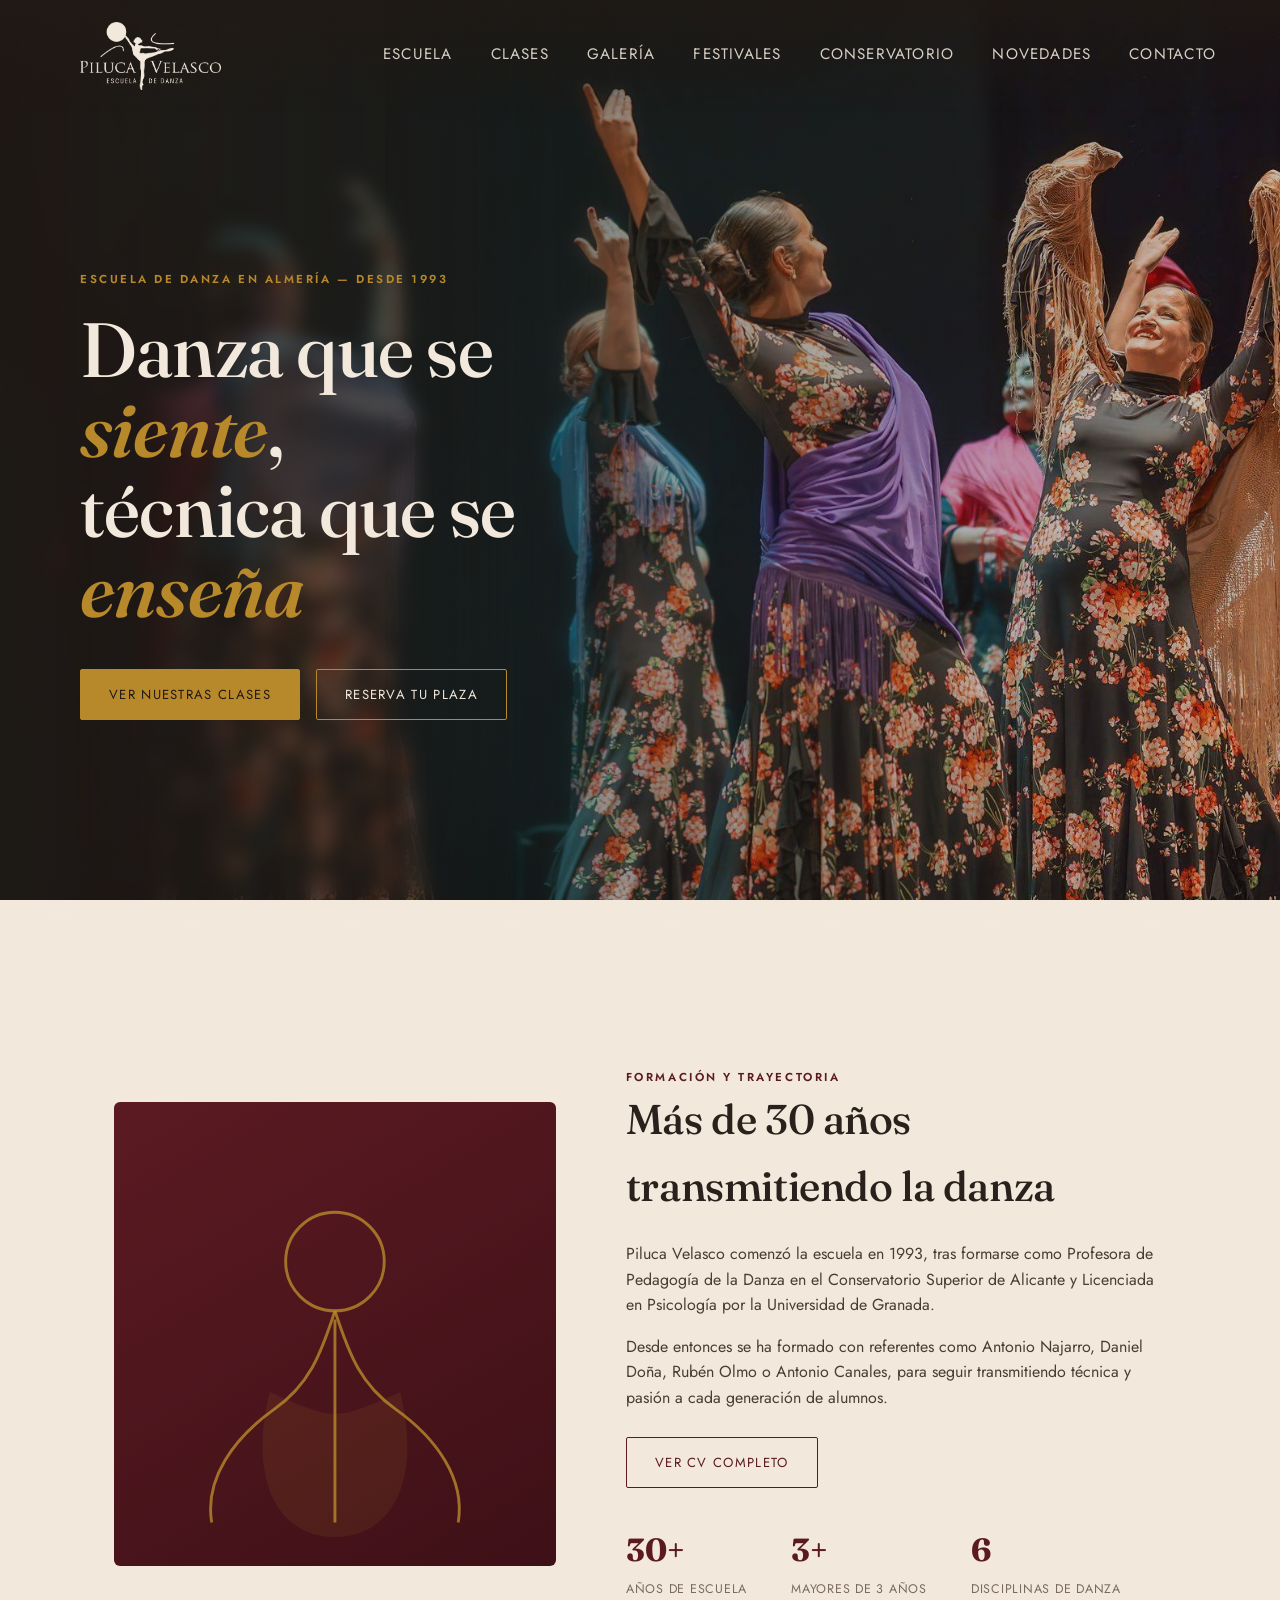
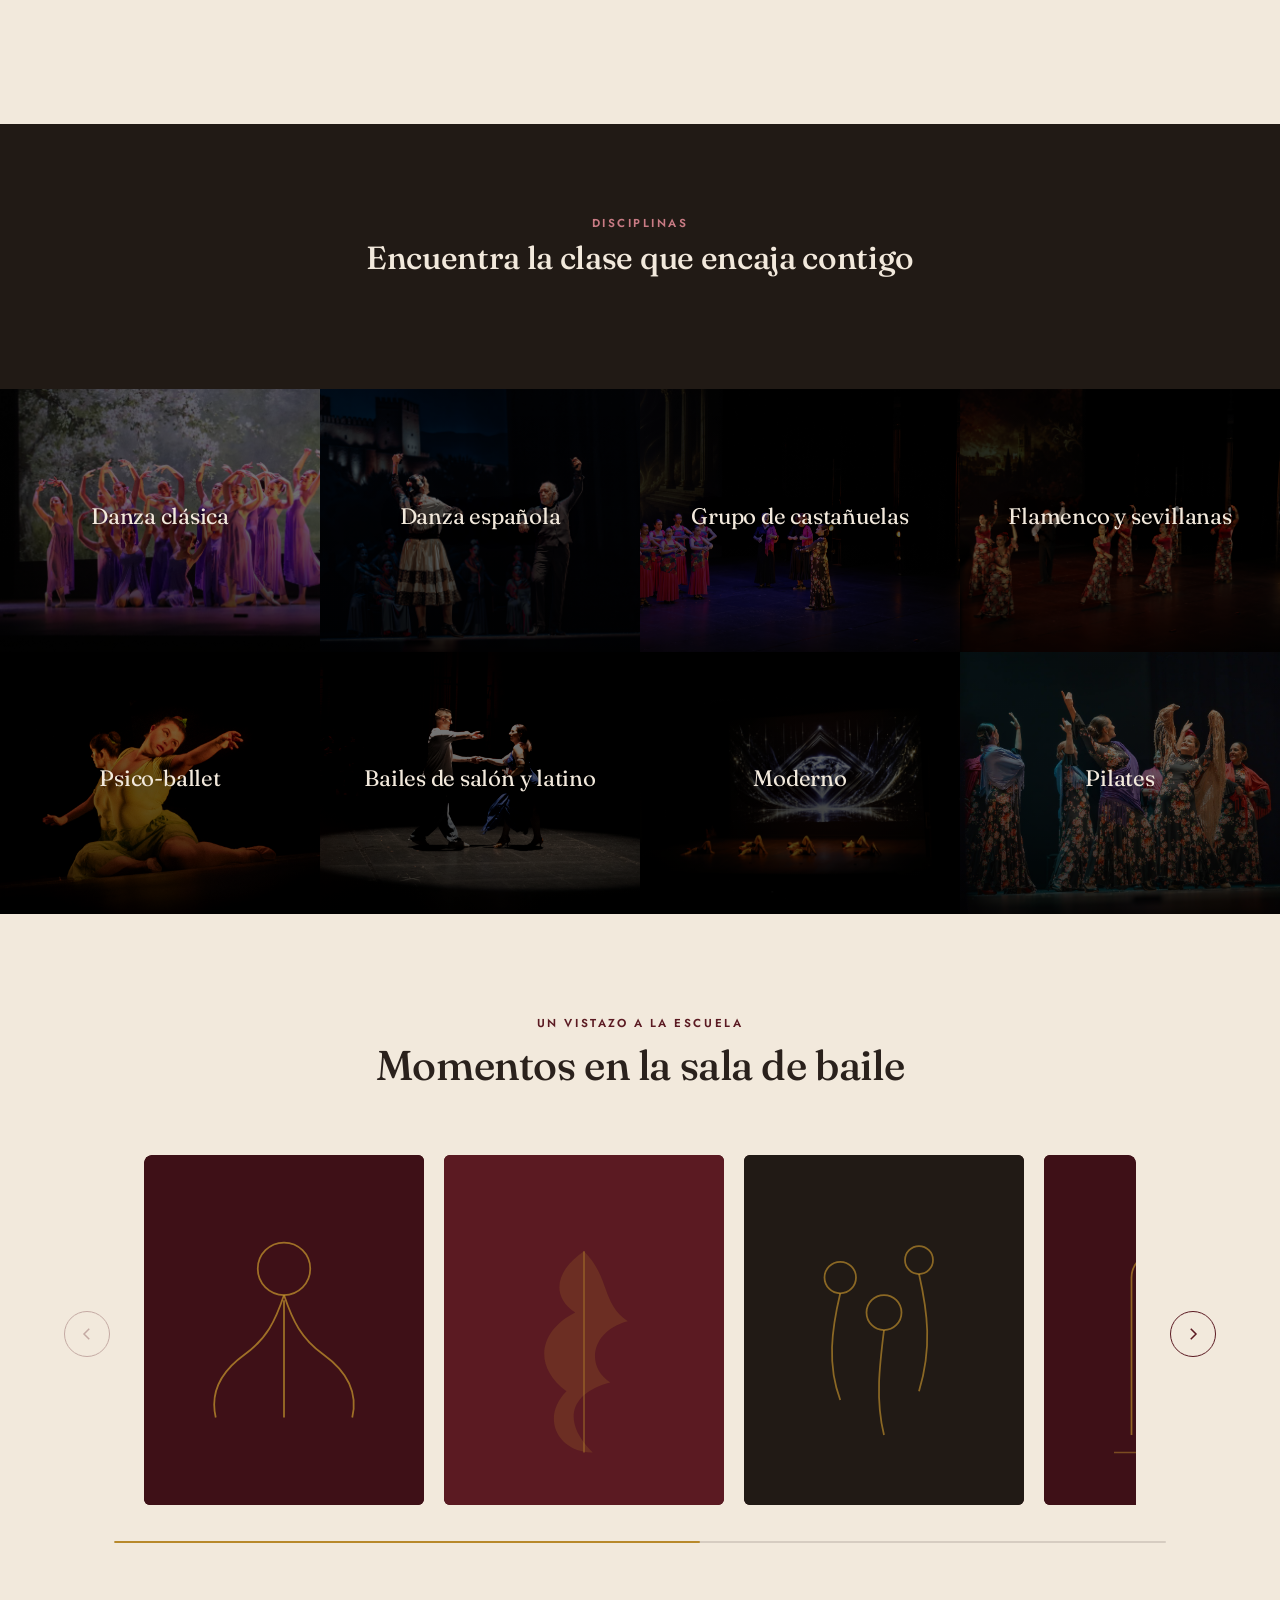
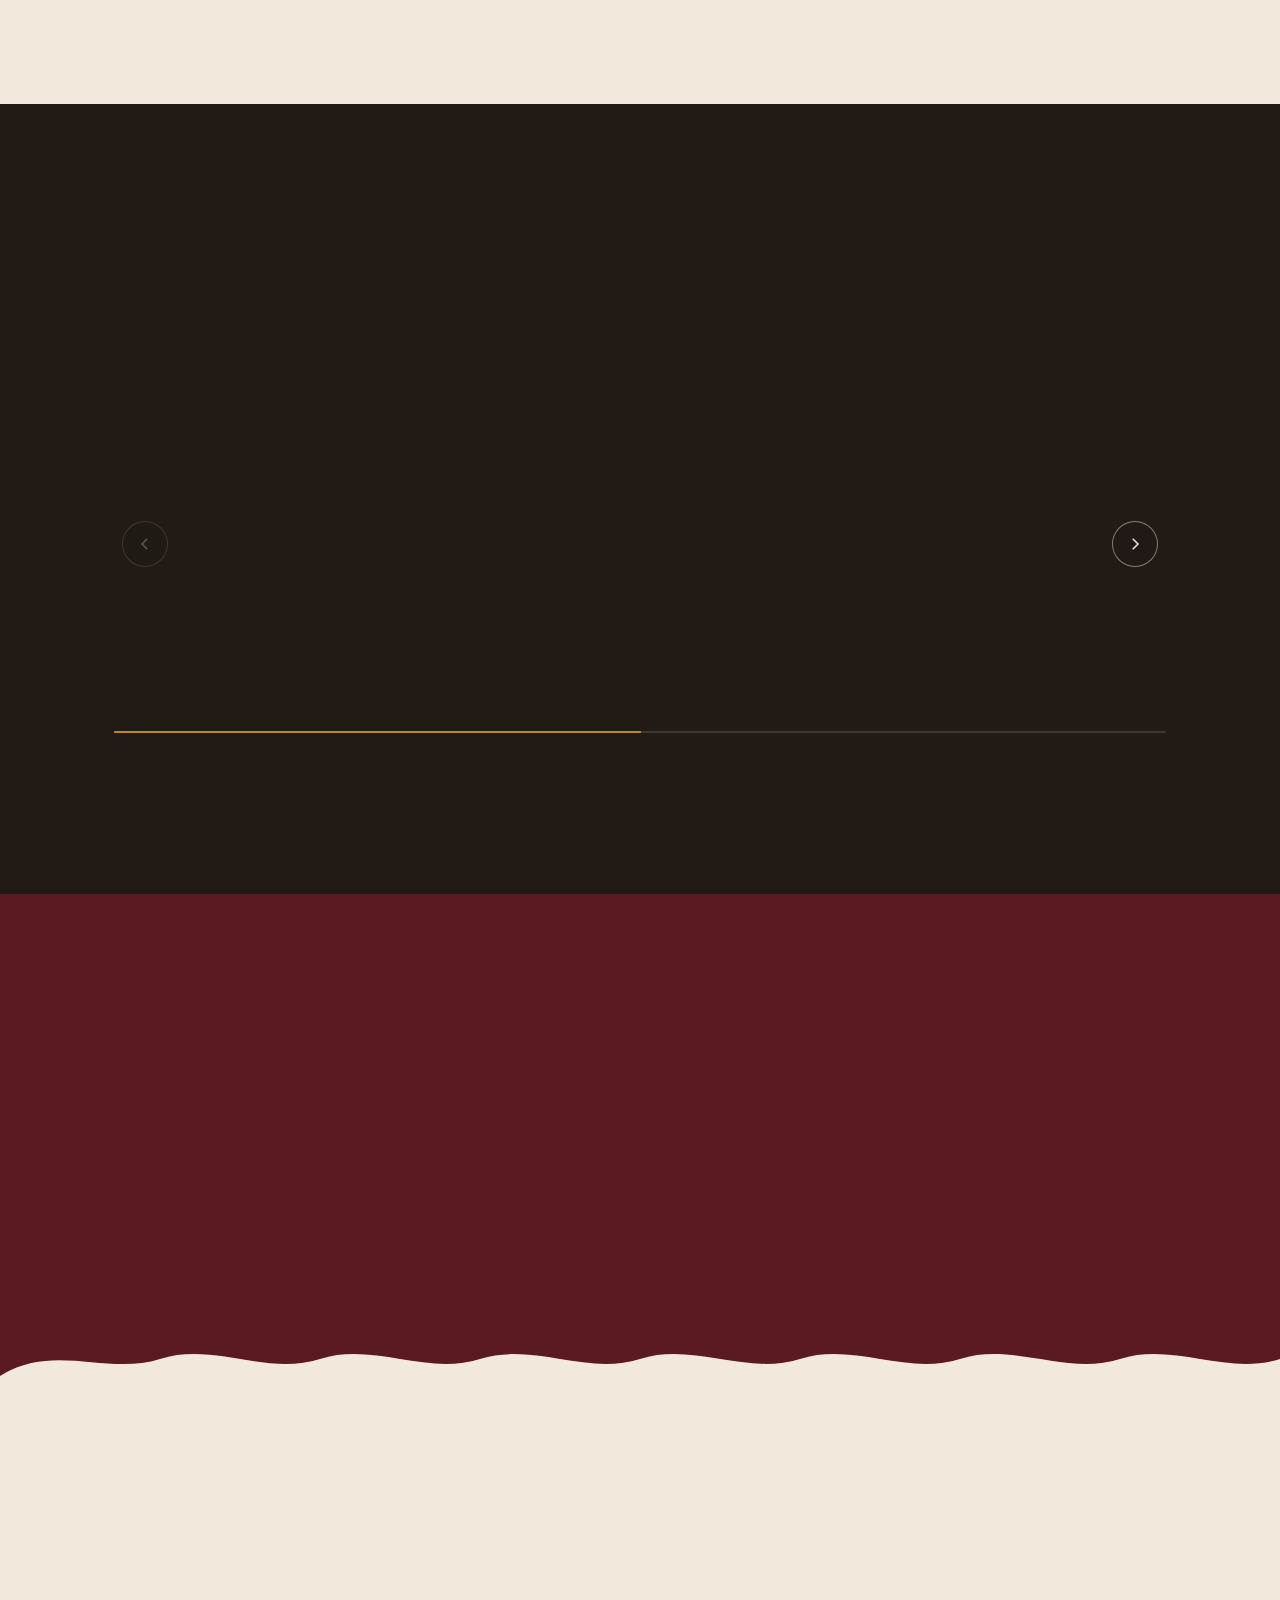
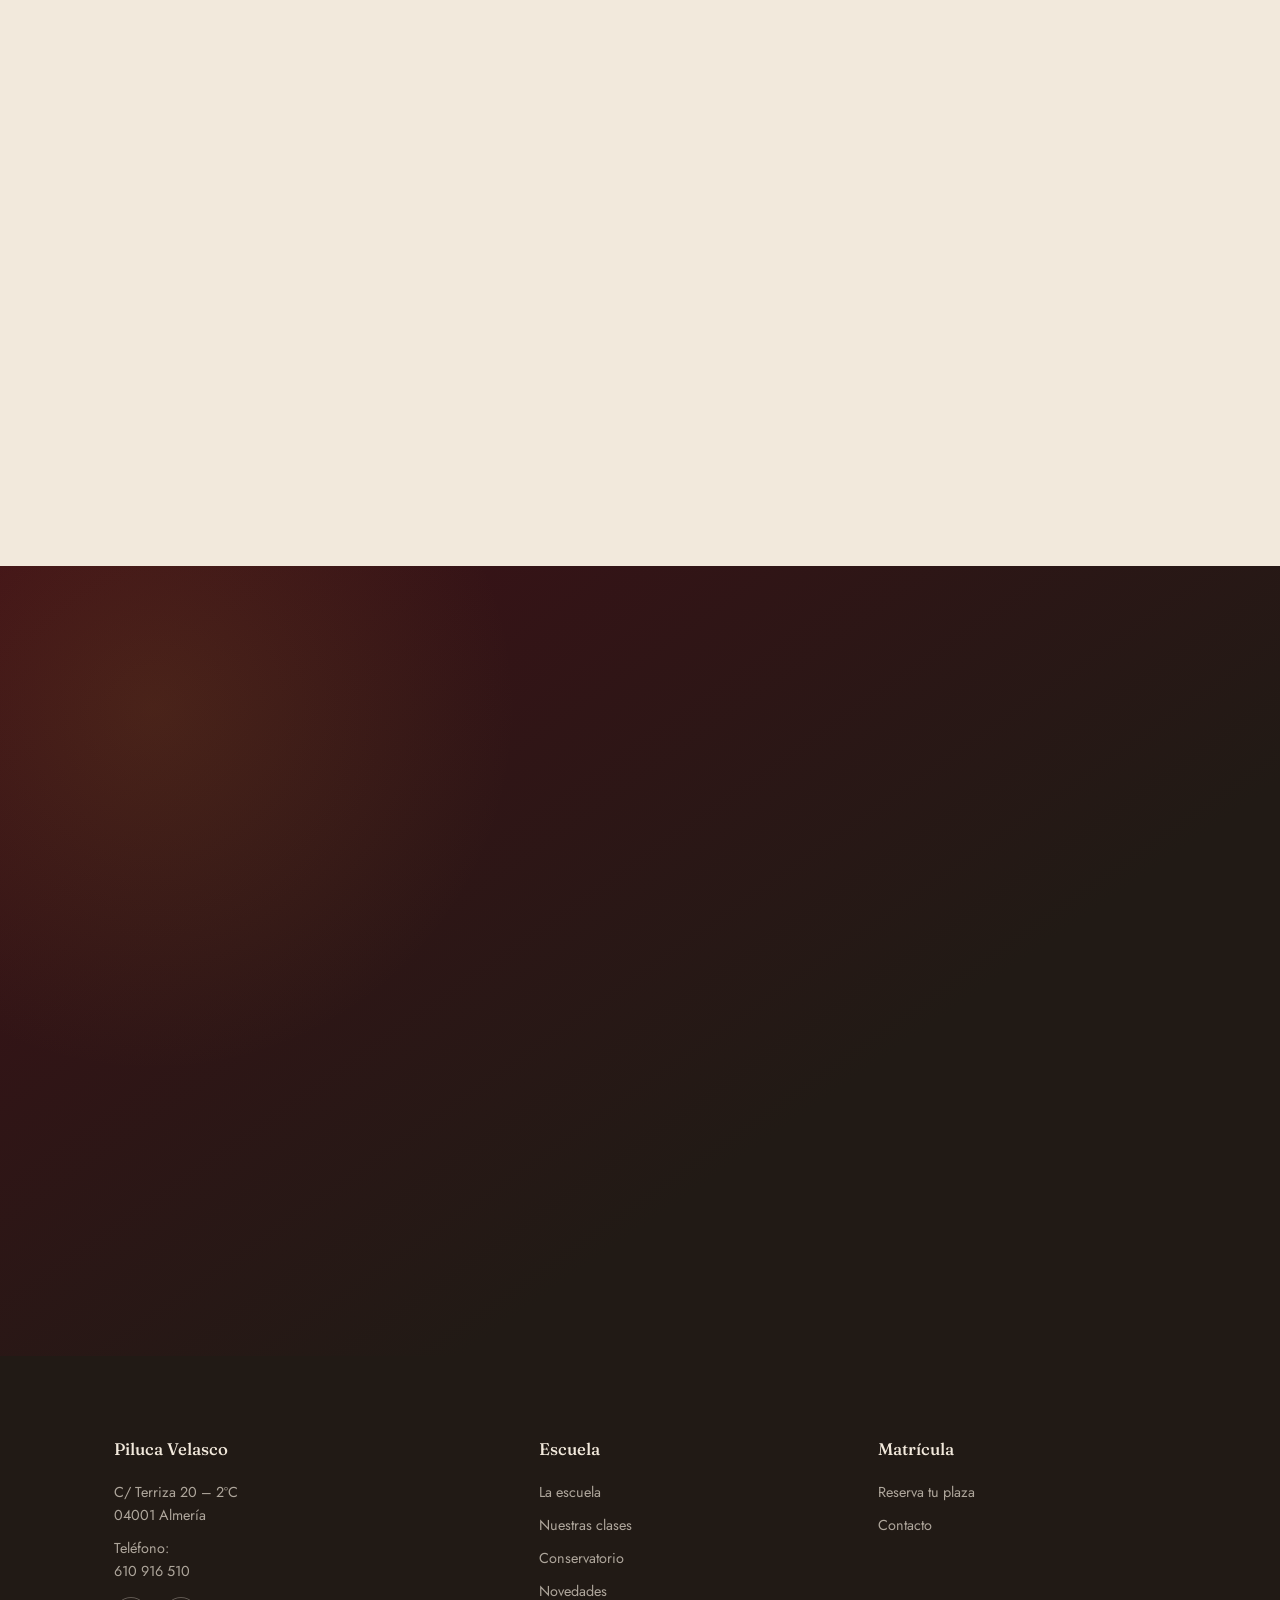
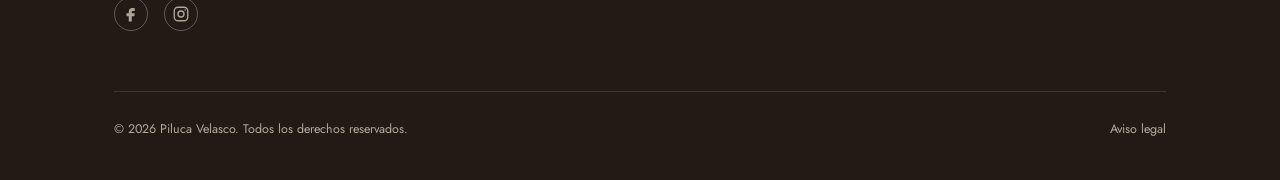
==== WEB_ESCUELA/index.html @ 157062c8 "Add files via upload" ====
<!DOCTYPE html>
<html lang="es">
<head>
<meta charset="UTF-8">
<meta name="viewport" content="width=device-width, initial-scale=1.0">

<!-- Title y meta description optimizados para búsqueda local -->
<title>Escuela De Danza Piluca Velasco</title>
<meta name="description" content="Escuela de danza en Almería centro con más de 30 años de experiencia. Clases de danza clásica, danza española, flamenco, sevillanas y psico-ballet para niños y adultos. Preparación para conservatorio. Matrícula abierta.">
<link rel="canonical" href="https://pilucavelasco.com/">
<meta name="robots" content="index, follow, max-image-preview:large">

<!-- Open Graph / redes sociales -->
<meta property="og:type" content="website">
<meta property="og:title" content="Escuela de Danza en Almería — Piluca Velasco">
<meta property="og:description" content="Clases de danza clásica, española, flamenco y psico-ballet en Almería para todas las edades. Más de 30 años formando bailarines.">
<meta property="og:url" content="https://pilucavelasco.com/">
<meta property="og:image" content="https://pilucavelasco.com/wp-content/uploads/og-escuela-danza-almeria.jpg">
<meta property="og:locale" content="es_ES">
<meta name="twitter:card" content="summary_large_image">

<!-- SEO local -->
<meta name="geo.region" content="ES-AL">
<meta name="geo.placename" content="Almería">

<link rel="preconnect" href="https://fonts.googleapis.com">
<link rel="preconnect" href="https://fonts.gstatic.com" crossorigin>
<link href="https://fonts.googleapis.com/css2?family=Fraunces:ital,opsz,wght@0,9..144,300;0,9..144,500;0,9..144,600;1,9..144,500;1,9..144,600&family=Jost:wght@300;400;500;600&display=swap" rel="stylesheet">

<!-- Datos estructurados: negocio local tipo escuela de danza -->
<script type="application/ld+json">
{
  "@context": "https://schema.org",
  "@type": "DanceSchool",
  "name": "Escuela de Danza Piluca Velasco",
  "image": "https://pilucavelasco.com/wp-content/uploads/og-escuela-danza-almeria.jpg",
  "url": "https://pilucavelasco.com/",
  "telephone": "+34610916510",
  "priceRange": "€€",
  "address": {
    "@type": "PostalAddress",
    "streetAddress": "C/ Terriza 20, 2ºC",
    "addressLocality": "Almería",
    "postalCode": "04001",
    "addressRegion": "Almería",
    "addressCountry": "ES"
  },
  "geo": {
    "@type": "GeoCoordinates",
    "latitude": 36.8381,
    "longitude": -2.4597
  },
  "sameAs": [
    "https://www.instagram.com/danzapilucavelasco/",
    "https://es-la.facebook.com/Escuela-de-Danza-Piluca-Velasco-1104480159685175/"
  ],
  "founder": {
    "@type": "Person",
    "name": "Piluca Velasco"
  },
  "foundingDate": "1993",
  "areaServed": "Almería",
  "hasOfferCatalog": {
    "@type": "OfferCatalog",
    "name": "Clases de danza",
    "itemListElement": [
      { "@type": "Offer", "itemOffered": { "@type": "Course", "name": "Danza clásica" } },
      { "@type": "Offer", "itemOffered": { "@type": "Course", "name": "Danza española" } },
      { "@type": "Offer", "itemOffered": { "@type": "Course", "name": "Grupo de castañuelas" } },
      { "@type": "Offer", "itemOffered": { "@type": "Course", "name": "Flamenco y sevillanas" } },
      { "@type": "Offer", "itemOffered": { "@type": "Course", "name": "Psico-ballet" } },
      { "@type": "Offer", "itemOffered": { "@type": "Course", "name": "Bailes de salón y latino" } },
      { "@type": "Offer", "itemOffered": { "@type": "Course", "name": "Pilates" } }
    ]
  }
}
</script>
<link rel="stylesheet" href="css/styles.css">
</head>
<body class="splash-active">

<div class="intro-splash" id="introSplash" aria-hidden="true">
  <div class="intro-splash-reveal"></div>
  <div class="intro-splash-logo"></div>
</div>

<header id="site-header">
  <a class="brand" href="#inicio" aria-label="Ir al inicio">
    <img src="img/logo-ivory.png" alt="Escuela de Danza Piluca Velasco">
  </a>
  <nav id="siteNav">
    <a href="#escuela">Escuela</a>
    <a href="#clases">Clases</a>
    <a href="#galeria">Galería</a>
    <a href="#festivales">Festivales</a>
    <a href="#conservatorio">Conservatorio</a>
    <a href="#actualidad">Novedades</a>
    <a href="#contacto">Contacto</a>
  </nav>
  <button class="nav-toggle" id="navToggle" aria-label="Abrir menú" aria-expanded="false" aria-controls="siteNav">
    <span></span><span></span><span></span>
  </button>
</header>

<!-- HERO -->
<section class="hero" id="inicio">
  <div class="wrap">
    <div class="hero-eyebrow eyebrow">Escuela de danza en Almería — desde 1993</div>
    <h1 class="reveal in">Danza que <br class="mobile-break">se <em>siente</em>,<br>técnica que <br class="mobile-break">se <em>enseña</em></h1>
    <div class="hero-ctas">
      <a href="#clases" class="btn btn-solid">Ver nuestras clases</a>
      <a href="#contacto" class="btn btn-ghost">Reserva tu plaza</a>
    </div>
  </div>
</section>
<div class="ruffle ruffle-ivory-on-wine">
  <svg viewBox="0 0 1200 34" preserveAspectRatio="none" xmlns="http://www.w3.org/2000/svg">
    <path d="M0,0 C50,34 100,0 150,17 C200,34 250,0 300,17 C350,34 400,0 450,17 C500,34 550,0 600,17 C650,34 700,0 750,17 C800,34 850,0 900,17 C950,34 1000,0 1050,17 C1100,34 1150,0 1200,17 L1200,34 L0,34 Z"/>
  </svg>
</div>

<!-- ESCUELA -->
<section class="escuela" id="escuela">
  <div class="wrap escuela-grid">
    <div class="escuela-media reveal">
      <div class="medallion">
        <svg viewBox="0 0 300 320" xmlns="http://www.w3.org/2000/svg">
          <circle cx="150" cy="110" r="34" fill="none" stroke="#B8892B" stroke-width="2" opacity="0.8"/>
          <path d="M150 144 C140 175 132 195 108 212 C80 232 60 260 65 290" fill="none" stroke="#B8892B" stroke-width="2" opacity="0.8"/>
          <path d="M150 144 C160 175 168 195 192 212 C220 232 240 260 235 290" fill="none" stroke="#B8892B" stroke-width="2" opacity="0.8"/>
          <path d="M150 150 C150 190 150 230 150 290" fill="none" stroke="#B8892B" stroke-width="2" opacity="0.8"/>
          <path d="M105 200 C150 220 150 220 195 200 C210 260 190 300 150 300 C110 300 90 260 105 200 Z" fill="#B8892B" opacity="0.1"/>
        </svg>
      </div>
    </div>
    <div class="escuela-heading reveal">
      <div class="eyebrow" style="color:var(--wine)">Formación y trayectoria</div>
      <h2>Más de 30 años transmitiendo la danza</h2>
    </div>
    <div class="escuela-copy reveal">
      <p>Piluca Velasco comenzó la escuela en 1993, tras formarse como Profesora de Pedagogía de la Danza en el Conservatorio Superior de Alicante y Licenciada en Psicología por la Universidad de Granada.</p>
      <p>Desde entonces se ha formado con referentes como Antonio Najarro, Daniel Doña, Rubén Olmo o Antonio Canales, para seguir transmitiendo técnica y pasión a cada generación de alumnos.</p>
      <a href="cv.html" target="_blank" rel="noopener" class="btn btn-ghost" style="border-color:var(--wine); color:var(--wine); margin-top:10px; background:transparent;">Ver CV completo</a>
      <div class="stat-row">
        <div class="stat"><b>30+</b><span>años de escuela</span></div>
        <div class="stat"><b>3+</b><span>mayores de 3 años</span></div>
        <div class="stat"><b>6</b><span>disciplinas de danza</span></div>
      </div>
    </div>
  </div>
</section>


<!-- CLASES -->
<section class="clases" id="clases">
  <div class="wrap">
    <div class="eyebrow reveal">Disciplinas</div>
    <h2 class="reveal"><span class="clases-title-desktop">Encuentra la clase que encaja contigo</span><span class="clases-title-mobile">Clases</span></h2>

    <div class="clases-grid">
      <article class="clase-card reveal" style="background-image:url('img/danza-clasica.jpeg')">
        <div class="clase-card-inner">
          <span class="clase-kicker">Técnica y repertorio</span>
          <h3>Danza clásica</h3>
          <p class="clase-desc">Ballet, musicalidad y técnica desde iniciación hasta niveles avanzados.</p>
          <div class="clase-hover">
            <div class="clase-actions"><a href="#contacto">Inscripciones y horarios</a></div>
          </div>
        </div>
      </article>

      <article class="clase-card reveal" style="background-image:url('img/danza-espanola.jpg'); --card-position:center 58%;">
        <div class="clase-card-inner">
          <span class="clase-kicker">Tradición española</span>
          <h3>Danza española</h3>
          <p class="clase-desc">Escuela bolera, danza estilizada y folklore.</p>
          <div class="clase-hover">
            <div class="clase-actions"><a href="#contacto">Inscripciones y horarios</a></div>
          </div>
        </div>
      </article>

      <article class="clase-card reveal" style="background-image:url('img/castanuelas.jpg'); --card-position:center 76%;">
        <div class="clase-card-inner">
          <span class="clase-kicker">Ritmo y precisión</span>
          <h3>Grupo de castañuelas</h3>
          <p class="clase-desc">Técnica, ritmo y repertorio como complemento a la danza española.</p>
          <div class="clase-hover">
            <div class="clase-actions"><a href="#contacto">Inscripciones y horarios</a></div>
          </div>
        </div>
      </article>

      <article class="clase-card reveal" style="background-image:url('img/flamenco-sevillanas.jpg'); --card-position:center 70%;">
        <div class="clase-card-inner">
          <span class="clase-kicker">Compás y carácter</span>
          <h3>Flamenco y sevillanas</h3>
          <p class="clase-desc">Compás, braceo, taconeo y disfrute desde iniciación.</p>
          <div class="clase-hover">
            <div class="clase-actions"><a href="#contacto">Inscripciones y horarios</a></div>
          </div>
        </div>
      </article>

      <article class="clase-card reveal" style="background-image:url('img/psico-ballet.jpg'); --card-position:center 75%;">
        <div class="clase-card-inner">
          <span class="clase-kicker">Danza inclusiva</span>
          <h3>Psico-ballet</h3>
          <p class="clase-desc">Danza adaptada para alumnado con necesidades educativas especiales.</p>
          <div class="clase-hover">
            <div class="clase-actions"><a href="#contacto">Inscripciones y horarios</a></div>
          </div>
        </div>
      </article>

      <article class="clase-card reveal" style="background-image:url('img/bailes-salon.jpg'); --card-position:center 76%;">
        <div class="clase-card-inner">
          <span class="clase-kicker">En pareja</span>
          <h3>Bailes de salón y latino</h3>
          <p class="clase-desc">Ritmo, coordinación y disfrute para aprender a bailar en cualquier ocasión.</p>
          <div class="clase-hover">
            <div class="clase-actions"><a href="#contacto">Inscripciones y horarios</a></div>
          </div>
        </div>
      </article>

      <article class="clase-card reveal" style="background-image:url('img/moderno.jpg'); --card-position:center 72%;">
        <div class="clase-card-inner">
          <span class="clase-kicker">Expresión y movimiento</span>
          <h3>Moderno</h3>
          <p class="clase-desc">Coreografía, coordinación y expresión corporal a través de estilos actuales.</p>
          <div class="clase-hover">
            <div class="clase-actions"><a href="#contacto">Inscripciones y horarios</a></div>
          </div>
        </div>
      </article>

      <article class="clase-card reveal" data-image="img/hero.jpg" style="background-image:url('img/hero.jpg')" title="Haz clic para ampliar la imagen">
        <div class="clase-card-inner">
          <span class="clase-kicker">Fuerza y control</span>
          <h3>Pilates</h3>
          <p class="clase-desc">Trabajo de fuerza, control postural y respiración.</p>
          <div class="clase-hover">
            <div class="clase-actions"><a href="#contacto">Inscripciones y horarios</a></div>
          </div>
        </div>
      </article>
    </div>
  </div>
</section>

<!-- GALERÍA -->
<section class="galeria" id="galeria">
  <div class="wrap">
    <div class="galeria-head">
      <div>
        <div class="eyebrow reveal" style="color:var(--wine)">Un vistazo a la escuela</div>
        <h2 class="reveal">Momentos en la sala de baile</h2>
      </div>
    </div>
  </div>

  <div class="wrap track-wrap">
    <div class="galeria-nav">
      <button type="button" id="galPrev" aria-label="Foto anterior">
        <svg width="18" height="18" viewBox="0 0 24 24" fill="none" stroke="currentColor" stroke-width="2"><path d="M15 5 L8 12 L15 19"/></svg>
      </button>
      <button type="button" id="galNext" aria-label="Foto siguiente">
        <svg width="18" height="18" viewBox="0 0 24 24" fill="none" stroke="currentColor" stroke-width="2"><path d="M9 5 L16 12 L9 19"/></svg>
      </button>
    </div>
    <div class="track" id="galTrack">
      <div class="slide">
        <svg viewBox="0 0 320 400" xmlns="http://www.w3.org/2000/svg">
          <rect width="320" height="400" fill="#3E1017"/>
          <circle cx="160" cy="130" r="30" fill="none" stroke="#B8892B" stroke-width="2" opacity="0.8"/>
          <path d="M160 160 C150 190 140 210 115 228 C90 246 75 270 82 300" fill="none" stroke="#B8892B" stroke-width="2" opacity="0.8"/>
          <path d="M160 160 C170 190 180 210 205 228 C230 246 245 270 238 300" fill="none" stroke="#B8892B" stroke-width="2" opacity="0.8"/>
          <path d="M160 166 C160 210 160 250 160 300" fill="none" stroke="#B8892B" stroke-width="2" opacity="0.8"/>
        </svg>
      </div>

      <div class="slide">
        <svg viewBox="0 0 320 400" xmlns="http://www.w3.org/2000/svg">
          <rect width="320" height="400" fill="#5B1A22"/>
          <path d="M160 110 C130 130 120 160 150 180 C110 200 100 240 140 270 C110 300 130 340 170 340 C130 300 150 270 190 260 C160 240 170 200 210 190 C180 170 190 140 160 110 Z" fill="#B8892B" opacity="0.18"/>
          <path d="M160 110 L160 340" stroke="#B8892B" stroke-width="1.5" opacity="0.6"/>
        </svg>
      </div>

      <div class="slide">
        <svg viewBox="0 0 320 400" xmlns="http://www.w3.org/2000/svg">
          <rect width="320" height="400" fill="#211A15"/>
          <circle cx="110" cy="140" r="18" fill="none" stroke="#B8892B" stroke-width="2" opacity="0.7"/>
          <circle cx="200" cy="120" r="16" fill="none" stroke="#B8892B" stroke-width="2" opacity="0.7"/>
          <circle cx="160" cy="180" r="20" fill="none" stroke="#B8892B" stroke-width="2" opacity="0.7"/>
          <path d="M110 158 C100 200 95 240 110 280" fill="none" stroke="#B8892B" stroke-width="2" opacity="0.7"/>
          <path d="M200 136 C210 180 215 220 200 270" fill="none" stroke="#B8892B" stroke-width="2" opacity="0.7"/>
          <path d="M160 200 C155 240 150 280 160 320" fill="none" stroke="#B8892B" stroke-width="2" opacity="0.7"/>
        </svg>
      </div>

      <div class="slide">
        <svg viewBox="0 0 320 400" xmlns="http://www.w3.org/2000/svg">
          <rect width="320" height="400" fill="#3E1017"/>
          <path d="M100 320 L100 140 C100 120 120 105 160 105 C200 105 220 120 220 140 L220 320" fill="none" stroke="#B8892B" stroke-width="2" opacity="0.7"/>
          <path d="M80 340 L240 340" stroke="#B8892B" stroke-width="1.5" opacity="0.5"/>
          <circle cx="160" cy="80" r="16" fill="none" stroke="#B8892B" stroke-width="2" opacity="0.8"/>
        </svg>
      </div>

      <div class="slide">
        <svg viewBox="0 0 320 400" xmlns="http://www.w3.org/2000/svg">
          <rect width="320" height="400" fill="#5B1A22"/>
          <path d="M90 300 C90 260 100 230 130 220 C110 200 115 170 145 160 C130 140 140 115 165 110 C190 115 200 140 185 160 C215 170 220 200 200 220 C230 230 240 260 240 300" fill="none" stroke="#B8892B" stroke-width="2" opacity="0.75"/>
        </svg>
      </div>

      <div class="slide">
        <svg viewBox="0 0 320 400" xmlns="http://www.w3.org/2000/svg">
          <rect width="320" height="400" fill="#211A15"/>
          <path d="M60 250 L100 150 L140 250 Z" fill="none" stroke="#B8892B" stroke-width="2" opacity="0.7"/>
          <path d="M140 250 L180 150 L220 250 Z" fill="none" stroke="#B8892B" stroke-width="2" opacity="0.7"/>
          <path d="M220 250 L260 150 L300 250 Z" fill="none" stroke="#B8892B" stroke-width="2" opacity="0.7"/>
          <path d="M40 260 L280 260" stroke="#B8892B" stroke-width="1.5" opacity="0.5"/>
        </svg>
      </div>
    </div>
  </div>

  <div class="wrap">
    <div class="progress-track"><div class="progress-bar" id="galProgress"></div></div>
  </div>
</section>

<!-- FESTIVALES -->
<section class="festivales" id="festivales">
  <div class="wrap">
    <div class="festival-head">
      <div>
        <div class="eyebrow reveal">Sobre el escenario</div>
        <h2 class="reveal">Festivales de danza de la escuela</h2>
        <p class="lead reveal">Cada curso llevamos a nuestras alumnas y alumnos a festivales y galas de danza, donde muestran en directo el trabajo de todo el año.</p>
      </div>
    </div>
    <div class="festival-track-wrap">
      <div class="festival-nav" aria-label="Navegación de festivales">
        <button type="button" id="festPrev" aria-label="Foto anterior">
          <svg width="18" height="18" viewBox="0 0 24 24" fill="none" stroke="currentColor" stroke-width="2"><path d="M15 5 L8 12 L15 19"/></svg>
        </button>
        <button type="button" id="festNext" aria-label="Foto siguiente">
          <svg width="18" height="18" viewBox="0 0 24 24" fill="none" stroke="currentColor" stroke-width="2"><path d="M9 5 L16 12 L9 19"/></svg>
        </button>
      </div>
      <div class="festival-track" id="festTrack">
      <figure class="festival-slide reveal zoomable" data-image="img/festival1.jpg" tabindex="0" role="button" aria-label="Ampliar foto del festival de danza española">
        <img src="img/festival1.jpg" alt="Grupo de alumnas de la escuela actuando en un festival de danza española">
      </figure>
      <figure class="festival-slide reveal zoomable" data-image="img/festival2.jpg" tabindex="0" role="button" aria-label="Ampliar foto de actuación de flamenco">
        <img src="img/festival2.jpg" alt="Alumnas de la escuela bailando flamenco en un festival">
      </figure>
      <figure class="festival-slide reveal zoomable" data-image="img/hero.jpg" tabindex="0" role="button" aria-label="Ampliar foto de actuación en escenario">
        <img src="img/hero.jpg" alt="Actuación de danza de la escuela sobre el escenario">
      </figure>
      </div>
    </div>
    <div class="festival-progress"><div class="festival-progress-bar" id="festProgress"></div></div>
  </div>
</section>

<!-- CONSERVATORIO -->
<section class="conserv" id="conservatorio">
  <div class="wrap">
    <div class="eyebrow reveal" style="color:var(--gold)">Pruebas de acceso</div>
    <h2 class="reveal">¿Quieres acceder al conservatorio?</h2>
    <p class="reveal">Preparación específica para las pruebas de acceso, tanto a nivel elemental como profesional, con seguimiento individualizado.</p>
    <a href="#contacto" class="btn btn-solid reveal">Más información</a>
  </div>
</section>
<div class="ruffle ruffle-wine-on-ivory" style="transform:scaleY(-1);">
  <svg viewBox="0 0 1200 34" preserveAspectRatio="none" xmlns="http://www.w3.org/2000/svg">
    <path d="M0,0 C50,34 100,0 150,17 C200,34 250,0 300,17 C350,34 400,0 450,17 C500,34 550,0 600,17 C650,34 700,0 750,17 C800,34 850,0 900,17 C950,34 1000,0 1050,17 C1100,34 1150,0 1200,17 L1200,34 L0,34 Z"/>
  </svg>
</div>

<!-- ACTUALIDAD -->
<section class="actualidad" id="actualidad">
  <div class="wrap">
    <div class="eyebrow reveal" style="color:var(--wine)">Novedades</div>
    <h2 class="reveal">Actualidad de la escuela</h2>
    <div class="news-grid">
      <div class="news-card reveal">
        <time class="news-date" datetime="2026-08-18">18 agosto 2026</time>
        <h3>Cerrados en agosto</h3>
        <p>Durante todo el mes permanecemos cerrados por vacaciones. Volvemos el 1 de septiembre con energías renovadas — la matrícula online sigue abierta.</p>
      </div>
      <div class="news-card reveal">
        <time class="news-date" datetime="2026-06-24">24 junio 2026</time>
        <h3>Clases de verano</h3>
        <p>Horarios especiales de martes a jueves: sevillanas, danza clásica, castañuelas y flamenco, en turno de mañana y tarde.</p>
      </div>
    </div>
  </div>
</section>

<!-- CONTACTO -->
<section class="contacto-section" id="contacto">
  <div class="wrap contacto-grid">
    <div class="reveal">
      <div class="eyebrow" style="color:var(--gold)">Matrícula e información</div>
      <h2>Reserva tu plaza</h2>
      <p class="lead">Cuéntanos qué clase te interesa y los datos básicos del alumno o alumna. Te responderemos para confirmar grupo, horario y disponibilidad.</p>
      <div class="contacto-info">
        <p>📍 C/ Terriza 20 – 2ºC, 04001 Almería</p>
        <p>📞 <a href="tel:+34610916510">610 916 510</a></p>
      </div>
      <div class="contacto-socials" aria-label="Redes sociales de la escuela">
        <a href="https://www.instagram.com/danzapilucavelasco/" target="_blank" rel="noopener noreferrer" aria-label="Instagram de la escuela">
          <svg aria-hidden="true" viewBox="0 0 24 24"><rect x="3" y="3" width="18" height="18" rx="5"/><circle cx="12" cy="12" r="4"/><circle class="social-dot" cx="17.5" cy="6.5" r="1"/></svg>
        </a>
        <a href="https://es-la.facebook.com/Escuela-de-Danza-Piluca-Velasco-1104480159685175/" target="_blank" rel="noopener noreferrer" aria-label="Facebook de la escuela">
          <svg aria-hidden="true" viewBox="0 0 24 24"><path d="M14 8h3V4.2c-.7-.1-1.9-.2-3.3-.2C10.9 4 9 5.7 9 8.8V11H6v4h3v7h4v-7h3.4l.6-4h-4V9.2C13 8.4 13.3 8 14 8Z"/></svg>
        </a>
      </div>
      <div class="reserva-note">La solicitud no supone una reserva definitiva hasta recibir confirmación de la escuela.</div>
    </div>

    <div class="form-card reveal">
      <div class="form-card-head">
        <span>Solicitud de plaza</span>
        <h3>¿Qué clase estás buscando?</h3>
      </div>
      <form class="pv-form" name="contacto" method="POST" data-netlify="true" netlify-honeypot="pv_website" action="/gracias.html">
        <input type="hidden" name="form-name" value="contacto">
        <p class="hp"><label>No rellenar: <input name="pv_website"></label></p>

        <div>
          <label for="pv_nombre">Nombre y apellidos</label>
          <input type="text" id="pv_nombre" name="nombre" autocomplete="name" required>
        </div>
        <div>
          <label for="pv_edad">Edad del alumno/a</label>
          <input type="number" id="pv_edad" name="edad" min="2" max="99" inputmode="numeric">
        </div>
        <div>
          <label for="pv_email">Email</label>
          <input type="email" id="pv_email" name="email" autocomplete="email" required>
        </div>
        <div>
          <label for="pv_telefono">Teléfono</label>
          <input type="tel" id="pv_telefono" name="telefono" autocomplete="tel">
        </div>
        <div class="full">
          <label for="pv_disciplina">Clase que te interesa</label>
          <select id="pv_disciplina" name="disciplina" required>
            <option value="" selected disabled>Selecciona una disciplina</option>
            <option>Danza clásica</option>
            <option>Danza española</option>
            <option>Grupo de castañuelas</option>
            <option>Flamenco y sevillanas</option>
            <option>Psico-ballet</option>
            <option>Bailes de salón y latino</option>
            <option>Moderno</option>
            <option>Pilates</option>
            <option>Preparación conservatorio</option>
          </select>
        </div>
        <div class="full">
          <label for="pv_mensaje">Mensaje o disponibilidad horaria</label>
          <textarea id="pv_mensaje" name="mensaje" placeholder="Por ejemplo: disponibilidad por las tardes, nivel previo, dudas sobre el grupo..."></textarea>
        </div>
        <div class="form-submit">
          <small>Te contactaremos para confirmar la plaza y el horario más adecuado.</small>
          <button type="submit" class="btn btn-solid" style="border:none;">Enviar solicitud</button>
        </div>
      </form>
    </div>
  </div>
</section>

<!-- FOOTER -->
<footer>
  <div class="wrap">
    <div class="footer-grid">
      <div>
        <h4>Piluca Velasco</h4>
        <address style="font-style:normal;">
          <p>C/ Terriza 20 – 2ºC<br>04001 Almería</p>
          <p>Teléfono: <a href="tel:+34610916510">610 916 510</a></p>
        </address>
        <div class="socials">
          <a href="https://es-la.facebook.com/Escuela-de-Danza-Piluca-Velasco-1104480159685175/" target="_blank" rel="noopener noreferrer" aria-label="Facebook de la escuela"><svg aria-hidden="true" viewBox="0 0 24 24"><path d="M14 8h3V4.2c-.7-.1-1.9-.2-3.3-.2C10.9 4 9 5.7 9 8.8V11H6v4h3v7h4v-7h3.4l.6-4h-4V9.2C13 8.4 13.3 8 14 8Z"/></svg></a>
          <a href="https://www.instagram.com/danzapilucavelasco/" target="_blank" rel="noopener noreferrer" aria-label="Instagram de la escuela"><svg aria-hidden="true" viewBox="0 0 24 24"><rect x="3" y="3" width="18" height="18" rx="5"/><circle cx="12" cy="12" r="4"/><circle class="social-dot" cx="17.5" cy="6.5" r="1"/></svg></a>
        </div>
      </div>
      <div>
        <h4>Escuela</h4>
        <a href="#escuela">La escuela</a>
        <a href="#clases">Nuestras clases</a>
        <a href="#conservatorio">Conservatorio</a>
        <a href="#actualidad">Novedades</a>
      </div>
      <div>
        <h4>Matrícula</h4>
        <a href="#contacto">Reserva tu plaza</a>
        <a href="#contacto">Contacto</a>
      </div>
    </div>
    <div class="bottom-bar">
      <span>© 2026 Piluca Velasco. Todos los derechos reservados.</span>
      <span>Aviso legal</span>
    </div>
  </div>
</footer>


<div class="image-lightbox" id="imageLightbox" aria-hidden="true" role="dialog" aria-label="Imagen ampliada">
  <button type="button" class="lightbox-close" id="lightboxClose" aria-label="Cerrar imagen">×</button>
  <img id="lightboxImage" src="" alt="Imagen ampliada">
</div>

<script src="js/main.js"></script>
</body>
</html>
---- WEB_ESCUELA/css/styles.css ----
:root{
    --wine:#5B1A22;
    --wine-deep:#3E1017;
    --floor:#211A15;
    --ivory:#F2E9DC;
    --gold:#B8892B;
    --rose:#C97B84;
    --ink:#2A211C;
  }
  *{box-sizing:border-box;margin:0;padding:0;}
  html{scroll-behavior:smooth;}
body{
    background:var(--ivory);
    color:var(--ink);
    font-family:'Jost',sans-serif;
    font-weight:400;
    line-height:1.6;
    overflow-x:hidden;
  }
  body.splash-active{ overflow:hidden; }
  body.splash-active > header,
  body.splash-active > section,
  body.splash-active > .ruffle,
  body.splash-active > footer{
    transform:scale(1.02);
    opacity:.82;
    transition:transform 1.05s cubic-bezier(.2,.7,.2,1),opacity 1.05s ease;
    will-change:transform,opacity;
  }
  body.splash-active.splash-revealing > header,
  body.splash-active.splash-revealing > section,
  body.splash-active.splash-revealing > .ruffle,
  body.splash-active.splash-revealing > footer{
    transform:scale(1);
    opacity:1;
  }
  .intro-splash{
    position:fixed;
    inset:0;
    z-index:1000;
    display:grid;
    place-items:center;
    background:transparent;
    overflow:hidden;
    cursor:pointer;
    animation:intro-splash-out 3.2s cubic-bezier(.7,0,.2,1) forwards;
  }
  .intro-splash.intro-debug{ cursor:ns-resize; animation:none; }
  .intro-splash.intro-debug::after{
    content:'Rueda: avanzar / retroceder';
    position:absolute;
    left:50%;
    bottom:24px;
    z-index:4;
    transform:translateX(-50%);
    color:rgba(255,255,255,.7);
    font-size:.7rem;
    letter-spacing:.12em;
    text-transform:uppercase;
    white-space:nowrap;
  }
  .intro-splash-reveal{
    position:absolute;
    left:calc(50% - min(13.34vw,125.95px));
    top:calc(50% - min(9.8vw,89px));
    z-index:1;
    width:0;
    height:0;
    border-radius:50%;
    transform:translate(-50%,-50%);
    box-shadow:0 0 0 200vmax #050505;
    contain:layout style;
    will-change:width,height;
    animation:intro-page-reveal 3.2s cubic-bezier(.72,0,.18,1) forwards;
  }
  .intro-splash-reveal::after{
    content:'';
    position:absolute;
    inset:0;
    border:1px solid currentColor;
    border-radius:50%;
    color:#fff;
    box-shadow:
      0 0 8px currentColor,
      0 0 22px color-mix(in srgb,currentColor 68%,transparent),
      0 0 52px color-mix(in srgb,currentColor 38%,transparent),
      0 0 90px color-mix(in srgb,currentColor 16%,transparent);
    opacity:0;
    animation:intro-sun-glow 3.2s ease forwards;
  }
  .intro-splash-logo{
    position:relative;
    z-index:2;
    width:min(58vw,520px);
    aspect-ratio:415/200;
    background:#fff;
    -webkit-mask:url('../img/logo-ivory.png') center/contain no-repeat;
    mask:url('../img/logo-ivory.png') center/contain no-repeat;
    filter:drop-shadow(0 0 18px rgba(255,255,255,.14));
    will-change:transform,opacity;
    animation:intro-logo-zoom 3.2s cubic-bezier(.72,0,.18,1) forwards;
  }
  @keyframes intro-logo-zoom{
    0%{ transform:scale(.72); opacity:0; }
    18%{ transform:scale(1); opacity:1; }
    42%{ transform:scale(1); opacity:1; }
    68%,100%{ transform:scale(1); opacity:0; }
  }
  @keyframes intro-page-reveal{
    0%,41.9%{ width:0; height:0; }
    42%{ width:90px; height:90px; }
    50%{ width:120px; height:120px; }
    100%{ width:180vmax; height:180vmax; }
  }
  @keyframes intro-sun-glow{
    0%,35%{ opacity:0; color:#fff; }
    43%{ opacity:1; color:#fff; }
    53%{ opacity:.9; color:var(--gold); }
    100%{ opacity:.9; color:var(--gold); }
  }
  @keyframes intro-splash-out{
    0%,94%{ opacity:1; }
    100%{ opacity:0; visibility:hidden; }
  }
  @media (prefers-reduced-motion:reduce){
    body.splash-active{ overflow:auto; }
    body.splash-active > header,
    body.splash-active > section,
    body.splash-active > .ruffle,
    body.splash-active > footer{ transform:none; opacity:1; transition:none; }
    .intro-splash{ display:none; animation:none; }
    .intro-splash-reveal{ animation:none; }
    .intro-splash-reveal::after{ animation:none; }
    .intro-splash-logo{ animation:none; }
  }
  h1,h2,h3{
    font-family:'Fraunces',serif;
    font-weight:500;
    letter-spacing:-0.01em;
  }
  a{color:inherit;text-decoration:none;}
  img,svg{display:block;max-width:100%;}
  .eyebrow{
    font-size:0.72rem;
    letter-spacing:0.22em;
    text-transform:uppercase;
    color:var(--gold);
    font-weight:600;
  }
  .wrap{
    max-width:1180px;
    margin:0 auto;
    padding:0 clamp(20px, 6vw, 64px);
    width:100%;
  }
  :focus-visible{ outline:2px solid var(--gold); outline-offset:3px; }
  section[id]{ scroll-margin-top:110px; min-height:calc(100svh - 110px); }

  /* ---------- HEADER ---------- */
  header{
    position:fixed; top:0; left:0; right:0; z-index:50;
    padding:22px clamp(20px, 6vw, 64px) 22px 80px;
    display:flex; align-items:center; justify-content:space-between;
    background:linear-gradient(to bottom, rgba(33,26,21,0.75), transparent);
    transition:background .3s ease;
  }
  header.scrolled{ background:var(--floor); }
  .brand{
    display:flex; align-items:center;
  }
  .brand img{ display:block; height:68px; width:auto; }
  nav{ display:flex; gap:38px; }
  nav a{
    color:var(--ivory);
    font-size:0.95rem;
    letter-spacing:0.08em;
    text-transform:uppercase;
    opacity:0.88;
    position:relative;
    padding-bottom:4px;
  }
  nav a::after{
    content:'';
    position:absolute; left:0; bottom:0;
    width:0; height:1px; background:var(--gold);
    transition:width .25s ease;
  }
  nav a:hover::after{ width:100%; }
  nav a.active{
    color:var(--gold);
    opacity:1;
  }
  nav a.active::after{ width:100%; }
  .nav-toggle{
    display:none;
    width:38px; height:38px;
    border:none; background:transparent;
    cursor:pointer;
    flex-direction:column; justify-content:center; gap:6px;
  }
  .nav-toggle span{
    display:block; width:100%; height:2px; background:var(--ivory);
    transition:transform .25s ease, opacity .25s ease;
  }
  .nav-toggle.open span:nth-child(1){ transform:translateY(8px) rotate(45deg); }
  .nav-toggle.open span:nth-child(2){ opacity:0; }
  .nav-toggle.open span:nth-child(3){ transform:translateY(-8px) rotate(-45deg); }

  /* ---------- HERO ---------- */
  .hero{
    position:relative;
    height:100vh;
    height:100dvh;
    min-height:100vh;
    min-height:100dvh;
    display:flex; align-items:center;
    background-color:var(--floor);
    background-image:
      linear-gradient(100deg, rgba(33,26,21,0.82) 0%, rgba(33,26,21,0.46) 48%, rgba(59,16,23,0.18) 100%),
      url('../img/hero.jpg');
    background-repeat:no-repeat;
    background-size:cover, max(125%, 1780px) auto;
    background-position:center, 8% 32%;
    overflow:hidden;
  }
  .hero::before{
    content:'';
    position:absolute; inset:0 auto 0 0; width:min(50%, 720px); z-index:1;
    background:linear-gradient(90deg, rgba(33,26,21,.48) 0%, rgba(33,26,21,.27) 60%, transparent 100%);
    backdrop-filter:blur(9px); -webkit-backdrop-filter:blur(9px);
    -webkit-mask-image:linear-gradient(90deg,#000 0%,#000 60%,transparent 100%);
    mask-image:linear-gradient(90deg,#000 0%,#000 60%,transparent 100%);
    pointer-events:none;
  }
  .hero .wrap{
    position:relative;
    z-index:2;
    max-width:none;
    padding-top:90px;
    padding-left:80px;
  }
  .hero-fig{ display:none; }
  .hero-fig-off{
    position:absolute; right:-4vw; top:0; bottom:0;
    width:52%;
    opacity:0.9;
    z-index:1;
  }
  .hero-eyebrow{ color:var(--gold); margin-bottom:22px; }
  .hero h1{
    color:var(--ivory);
    font-size:clamp(2.6rem, 6vw, 5rem);
    font-weight:500;
    max-width:11ch;
    line-height:1.04;
  }
  .hero h1 em{
    font-style:italic;
    font-weight:600;
    color:var(--gold);
  }
  .mobile-break{ display:none; }
  .hero p{
    color:rgba(242,233,220,0.78);
    max-width:42ch;
    margin-top:26px;
    font-size:1.05rem;
  }
  .hero-ctas{ display:flex; gap:16px; margin-top:40px; flex-wrap:wrap; }
  .btn{
    display:inline-flex; align-items:center; gap:10px;
    padding:14px 28px;
    font-size:0.82rem;
    letter-spacing:0.1em;
    text-transform:uppercase;
    border-radius:2px;
    transition:transform .25s ease, background .25s ease, color .25s ease;
    cursor:pointer;
    border:1px solid var(--gold);
  }
  .btn-solid{ background:var(--gold); color:var(--floor); }
  .btn-solid:hover{ transform:translateY(-2px); background:#cf9c3a; }
  .btn-ghost{ color:var(--ivory); }
  .btn-ghost:hover{ background:rgba(184,137,43,0.14); transform:translateY(-2px); }

  /* ---------- RUFFLE DIVIDER (signature element) ---------- */
  .ruffle{
    display:block; width:100%; height:34px;
    line-height:0;
  }
  .ruffle svg{ width:100%; height:100%; }
  .ruffle-ivory-on-wine path{ fill:var(--ivory); }
  .ruffle-wine-on-ivory path{ fill:var(--wine); }
  .ruffle-gold-on-floor path{ fill:var(--floor); }

  /* ---------- INTRO / ESCUELA ---------- */
  .escuela{ background:var(--ivory); padding:100px 0 90px; display:flex; align-items:center; }
  .escuela-grid{
    display:grid; grid-template-columns:0.9fr 1.1fr; column-gap:70px; align-items:center;
  }
  .escuela-media{ grid-column:1; grid-row:1 / span 2; }
  .escuela-heading{ grid-column:2; grid-row:1; align-self:end; }
  .escuela-copy{ grid-column:2; grid-row:2; align-self:start; }
  .medallion{
    width:100%; aspect-ratio:1/1.05;
    border-radius:6px;
    background:linear-gradient(150deg, var(--wine) 0%, var(--wine-deep) 100%);
    position:relative; overflow:hidden;
  }
  .medallion svg{ position:absolute; inset:0; width:100%; height:100%; }
  .escuela h2{ font-size:clamp(1.9rem,3.4vw,2.6rem); margin-bottom:22px; }
  .escuela p{ max-width:56ch; color:#4a3d34; margin-bottom:16px; }
  .stat-row{ display:flex; gap:44px; margin-top:36px; }
  .stat b{ display:block; font-family:'Fraunces',serif; font-size:2rem; color:var(--wine); }
  .stat span{ font-size:0.78rem; letter-spacing:0.06em; text-transform:uppercase; color:#7a6b5e; }

  /* ---------- FESTIVALES ---------- */
  .festivales{ background:var(--floor); padding:70px 0 64px; color:var(--ivory); overflow:hidden; }
  .festivales > .wrap{ width:100%; margin-left:auto; margin-right:auto; }
  .festivales .eyebrow{ color:var(--rose); }
  .festivales h2{ color:var(--ivory); font-size:clamp(1rem,3.4vw,2.6rem); max-width:none; margin:0 auto 16px; white-space:nowrap; }
  .festivales p.lead{ color:rgba(242,233,220,0.72); max-width:52ch; margin:0 auto; }
  .festival-head{ display:flex; flex-direction:column; align-items:center; gap:24px; margin-bottom:56px; text-align:center; }
  .festival-track-wrap{ position:relative; padding:0 94px; }
  .festival-nav{ position:absolute; inset:0; z-index:3; pointer-events:none; }
  .festival-nav button:first-child{ position:absolute; left:8px; top:50%; transform:translateY(-50%); }
  .festival-nav button:last-child{ position:absolute; right:8px; top:50%; transform:translateY(-50%); }
  .festival-nav button{
    width:46px; height:46px; border-radius:50%; border:1px solid rgba(242,233,220,.48);
    background:rgba(33,26,21,.62); color:var(--ivory); cursor:pointer; display:flex; align-items:center; justify-content:center; pointer-events:auto;
    transition:background .25s ease, color .25s ease, border-color .25s ease;
  }
  .festival-nav button:hover{ background:var(--gold); color:var(--floor); border-color:var(--gold); }
  .festival-nav button:disabled{ opacity:.3; cursor:default; }
  .festival-track{
    display:flex; gap:22px; overflow-x:auto; scroll-snap-type:x mandatory; scroll-behavior:smooth;
    scrollbar-width:none; cursor:grab; padding-bottom:8px; -webkit-overflow-scrolling:touch;
    border-radius:8px; clip-path:inset(0 round 8px);
  }
  .festival-track::-webkit-scrollbar{ display:none; }
  .festival-track.dragging{ cursor:grabbing; scroll-behavior:auto; }
  .festival-slide{
    flex:0 0 clamp(300px,52vw,560px); aspect-ratio:16/9; position:relative; overflow:hidden;
    border-radius:7px; scroll-snap-align:start; background:var(--wine-deep); cursor:zoom-in;
  }
  .festival-slide img{ width:100%; height:100%; object-fit:cover; transition:transform .5s ease; }
  .festival-slide:hover img{ transform:scale(1.035); }
  .festival-caption{ position:absolute; left:0; right:0; bottom:0; padding:26px 26px 20px; background:linear-gradient(to top,rgba(20,14,11,.88),transparent); pointer-events:none; }
  .festival-caption span{ display:block; font-size:.7rem; letter-spacing:.14em; text-transform:uppercase; color:var(--gold); margin-bottom:4px; }
  .festival-caption p{ color:var(--ivory); font-size:.98rem; margin:0; }
  .festival-progress{ height:2px; background:rgba(242,233,220,.14); margin-top:26px; overflow:hidden; border-radius:2px; }
  .festival-progress-bar{ height:100%; width:30%; background:var(--gold); transform-origin:left; }

  /* ---------- CLASES ---------- */
  .clases{ background:var(--floor); padding:72px 0 0; color:var(--ivory); }
  .clases .wrap{ max-width:none; padding:0; }
  .clases .eyebrow{ color:var(--rose); }
  .clases > .wrap > .eyebrow,
  .clases > .wrap > h2{ margin-left:80px; margin-right:80px; text-align:center; }
  .clases h2{ color:var(--ivory); font-size:clamp(1rem,3.4vw,2.6rem); max-width:none; margin-bottom:32px; white-space:nowrap; }
  .clases-title-mobile{ display:none; }
  .clases-grid{
    display:grid;
    grid-template-columns:repeat(4,minmax(0,1fr));
    gap:0;
    background:transparent;
  }
  .clase-card{
    position:relative;
    min-height:0;
    aspect-ratio:5 / 3;
    overflow:hidden;
    border-radius:0;
    background-color:var(--wine-deep);
    background-image:var(--card-image);
    background-size:cover;
    background-position:var(--card-position,center);
    background-repeat:no-repeat;
    border:0;
    cursor:default;
  }
  .clase-card:not([data-image]){ cursor:default; }
  .clase-card::before{
    display:none;
  }
  .clase-card::after{
    content:'';
    position:absolute; inset:0;
    background:linear-gradient(to top, rgba(0,0,0,.82) 0%, rgba(0,0,0,.58) 52%, rgba(0,0,0,.48) 100%);
    z-index:0;
    transition:background .35s ease;
  }
  .clase-card:hover::after{ background:linear-gradient(to top, rgba(36,13,16,.98) 0%, rgba(55,16,23,.72) 70%, rgba(33,26,21,.32) 100%); }
  .clase-card-inner{
    position:absolute; inset:0;
    z-index:1;
    display:flex; flex-direction:column; justify-content:center; align-items:center;
    padding:24px;
    text-align:center;
  }
  .clase-kicker{ display:none; }
  .clase-card h3{ font-size:clamp(1.65rem,2.2vw,2.25rem); color:var(--ivory); margin:0 0 7px; font-weight:400; text-shadow:0 2px 18px rgba(0,0,0,.65); }
  .clase-card .clase-desc{
    font-size:.94rem; color:rgba(242,233,220,.82); max-width:42ch;
    max-height:0; opacity:0; overflow:hidden; transform:translateY(10px); margin:0;
    transition:max-height .4s ease, opacity .3s ease, transform .4s ease, margin .4s ease;
  }
  .clase-hover{
    max-height:0;
    opacity:0;
    overflow:hidden;
    transform:translateY(12px);
    transition:max-height .42s ease, opacity .32s ease, transform .42s ease, margin .42s ease;
  }
  .clase-card:hover .clase-hover,
  .clase-card:focus-within .clase-hover{
    max-height:90px;
    opacity:1;
    transform:translateY(0);
    margin-top:18px;
  }
  .clase-card:hover .clase-desc,
  .clase-card:focus-within .clase-desc{
    max-height:80px; opacity:1; transform:translateY(0); margin-top:4px;
  }
  .clase-actions{ display:flex; justify-content:center; gap:10px; flex-wrap:wrap; margin-top:14px; }
  .clase-actions a{
    display:inline-flex; align-items:center; justify-content:center;
    min-height:40px; width:auto; min-width:190px; padding:9px 16px;
    border:1px solid rgba(242,233,220,.45);
    border-radius:2px;
    font-size:.72rem; letter-spacing:.08em; text-transform:uppercase;
    transition:background .2s ease, border-color .2s ease, color .2s ease;
  }
  .clase-actions a:first-child{ background:var(--gold); border-color:var(--gold); color:var(--floor); }
  .clase-actions a:hover{ border-color:var(--gold); }


  /* ---------- GALERÍA ---------- */
  .galeria{ background:var(--ivory); padding:100px 0 64px; overflow:hidden; }
  .galeria > .wrap{ width:100%; margin-left:auto; margin-right:auto; }
  .galeria-head{
    display:flex; flex-direction:column; align-items:center;
    margin-bottom:56px; gap:20px; flex-wrap:wrap;
    text-align:center;
  }
  .galeria h2{ font-size:clamp(1rem,3.4vw,2.6rem); max-width:none; margin-left:auto; margin-right:auto; white-space:nowrap; }
  .galeria-nav{ position:absolute; inset:0; z-index:3; pointer-events:none; }
  .galeria-nav button:first-child{ position:absolute; left:14px; top:50%; transform:translateY(-50%); }
  .galeria-nav button:last-child{ position:absolute; right:14px; top:50%; transform:translateY(-50%); }
  .galeria-nav button{
    width:46px; height:46px; border-radius:50%;
    border:1px solid var(--wine); background:transparent; color:var(--wine);
    cursor:pointer; display:flex; align-items:center; justify-content:center; pointer-events:auto;
    transition:background .25s ease, color .25s ease, transform .2s ease;
  }
  .galeria-nav button:hover{ background:var(--wine); color:var(--ivory); }
  .galeria-nav button:active{ transform:translateY(-50%) scale(0.94); }
  .galeria-nav button:disabled{ opacity:0.3; cursor:default; }
  .galeria-nav button:disabled:hover{ background:transparent; color:var(--wine); }

  .track-wrap{ position:relative; padding-left:94px; padding-right:94px; }
  .track{
    display:flex; gap:20px;
    overflow-x:auto;
    border-radius:8px;
    clip-path:inset(0 round 8px);
    scroll-snap-type:x mandatory;
    scroll-behavior:smooth;
    padding-bottom:8px;
    cursor:grab;
    -webkit-overflow-scrolling:touch;
    scrollbar-width:none;
  }
  .track::-webkit-scrollbar{ display:none; }
  .track.dragging{ cursor:grabbing; scroll-behavior:auto; }
  .track.dragging .slide{ pointer-events:none; }

  .slide{
    flex:0 0 auto;
    width:clamp(220px, 23vw, 280px);
    scroll-snap-align:start;
    border-radius:6px;
    overflow:hidden;
    position:relative;
    background:var(--wine-deep);
    aspect-ratio:4/5;
  }
  .slide svg{ position:absolute; inset:0; width:100%; height:100%; }
  .slide-caption{
    position:absolute; left:0; right:0; bottom:0;
    padding:20px 22px 18px;
    background:linear-gradient(to top, rgba(33,26,21,0.82), transparent);
  }
  .slide-caption span{
    display:block; font-size:0.7rem; letter-spacing:0.14em; text-transform:uppercase;
    color:var(--gold); margin-bottom:4px;
  }
  .slide-caption p{ color:var(--ivory); font-size:0.95rem; margin:0; }

  .progress-track{
    height:2px; background:rgba(42,33,28,0.14); margin-top:28px; border-radius:2px; overflow:hidden;
  }
  .progress-bar{
    height:100%; width:22%; background:var(--gold); border-radius:2px;
    transition:transform .25s ease, width .25s ease;
    transform-origin:left;
  }




  section.conserv{
    background:var(--wine);
    position:relative;
    min-height:auto;
    padding:80px 0;
    text-align:center;
    display:flex;
    align-items:center;
  }
  .conserv h2{ color:var(--ivory); font-size:clamp(1.7rem,3vw,2.3rem); max-width:22ch; margin:0 auto 18px; }
  .conserv p{ color:rgba(242,233,220,0.78); max-width:48ch; margin:0 auto 32px; }

  /* ---------- ACTUALIDAD ---------- */
  .actualidad{ background:var(--ivory); padding:110px 0 100px; display:flex; align-items:center; }
  .actualidad > .wrap > .eyebrow,
  .actualidad > .wrap > h2{ text-align:center; }
  .actualidad h2{ font-size:clamp(1.9rem,3.4vw,2.6rem); margin-bottom:50px; }
  .news-grid{ display:grid; grid-template-columns:1fr 1fr; gap:36px; }
  .news-card{
    border:1px solid rgba(42,33,28,0.14);
    padding:32px;
    border-radius:4px;
    transition:border-color .25s ease, transform .25s ease;
  }
  .news-card:hover{ border-color:var(--gold); transform:translateY(-3px); }
  .news-date{ font-size:0.72rem; letter-spacing:0.12em; text-transform:uppercase; color:var(--gold); margin-bottom:14px; display:block; }
  .news-card h3{ font-size:1.25rem; margin-bottom:12px; font-weight:500; }
  .news-card p{ color:#5c4d42; font-size:0.92rem; }

  /* ---------- CONTACTO / FORMULARIO ---------- */
  .contacto-section{
    background:
      radial-gradient(circle at 12% 18%, rgba(184,137,43,.14), transparent 28%),
      linear-gradient(145deg,var(--wine-deep),var(--floor) 66%);
    padding:110px 0;
    color:var(--ivory);
    display:flex;
    align-items:center;
  }
  .contacto-grid{ display:grid; grid-template-columns:.85fr 1.15fr; gap:72px; align-items:start; }
  .contacto-grid h2{ color:var(--ivory); font-size:clamp(2rem,4vw,3rem); margin-bottom:18px; max-width:12ch; }
  .contacto-grid p.lead{ color:rgba(242,233,220,.72); margin-bottom:30px; max-width:42ch; }
  .contacto-info{ display:grid; gap:10px; padding-top:18px; border-top:1px solid rgba(242,233,220,.14); max-width:420px; }
  .contacto-info p{ margin:0; color:rgba(242,233,220,.82); }
  .contacto-socials{ display:flex; gap:12px; flex-wrap:wrap; margin-top:22px; }
  .contacto-socials a{
    display:inline-flex; align-items:center; gap:9px; padding:11px 16px;
    border:1px solid rgba(242,233,220,.28); border-radius:2px;
    color:var(--ivory); font-size:.78rem; letter-spacing:.08em; text-transform:uppercase;
    transition:background .25s ease, border-color .25s ease, transform .25s ease;
  }
  .contacto-socials a svg{ width:24px; height:24px; fill:none; stroke:currentColor; stroke-width:1.8; }
  .contacto-socials a svg path,
  .contacto-socials a .social-dot{ fill:currentColor; stroke:none; }
  .contacto-socials a:hover{ background:rgba(184,137,43,.14); border-color:var(--gold); transform:translateY(-2px); }
  .reserva-note{ margin-top:28px; padding:18px 20px; border-left:2px solid var(--gold); background:rgba(242,233,220,.05); color:rgba(242,233,220,.72); font-size:.9rem; }
  .form-card{ background:transparent; color:var(--ivory); border-radius:0; padding:8px 0 0; box-shadow:none; border-top:1px solid rgba(242,233,220,.2); }
  .form-card-head{ margin-bottom:25px; }
  .form-card-head span{ display:block; color:var(--gold); font-size:.72rem; letter-spacing:.15em; text-transform:uppercase; font-weight:600; margin-bottom:7px; }
  .form-card-head h3{ font-size:1.55rem; color:var(--ivory); }
  .pv-form{ display:grid; grid-template-columns:1fr 1fr; gap:17px; }
  .pv-form .full{ grid-column:1/-1; }
  .pv-form label{ font-size:.72rem; letter-spacing:.08em; text-transform:uppercase; color:var(--gold); margin-bottom:7px; display:block; font-weight:600; }
  .pv-form input, .pv-form textarea, .pv-form select{
    width:100%; background:rgba(242,233,220,.07); border:1px solid rgba(242,233,220,.24);
    border-radius:3px; padding:13px 14px; color:var(--ivory); font-family:'Jost',sans-serif; font-size:.95rem;
  }
  .pv-form input::placeholder, .pv-form textarea::placeholder{ color:rgba(242,233,220,.46); }
  .pv-form select option{ background:var(--floor); color:var(--ivory); }
  .pv-form input:focus, .pv-form textarea:focus, .pv-form select:focus{ outline:none; border-color:var(--gold); box-shadow:0 0 0 3px rgba(184,137,43,.10); }
  .pv-form textarea{ min-height:110px; resize:vertical; }
  .pv-form .hp{ position:absolute; left:-9999px; }
  .form-submit{ grid-column:1/-1; display:flex; align-items:center; justify-content:space-between; gap:16px; flex-wrap:wrap; margin-top:4px; }
  .form-submit small{ color:rgba(242,233,220,.62); max-width:34ch; }


  /* ---------- AMPLIACIÓN DE IMÁGENES ---------- */
  .image-lightbox{
    position:fixed; inset:0; z-index:120; display:none; align-items:center; justify-content:center;
    padding:clamp(18px,4vw,48px); background:rgba(10,8,7,.94); backdrop-filter:blur(5px);
  }
  .image-lightbox.open{ display:flex; }
  .image-lightbox img{ max-width:min(1200px,94vw); max-height:88vh; width:auto; height:auto; object-fit:contain; border-radius:6px; box-shadow:0 24px 80px rgba(0,0,0,.48); }
  .lightbox-close{
    position:absolute; top:20px; right:24px; width:46px; height:46px; border-radius:50%;
    border:1px solid rgba(242,233,220,.5); background:rgba(33,26,21,.65); color:var(--ivory);
    font-size:1.65rem; line-height:1; cursor:pointer;
  }
  body.lightbox-open{ overflow:hidden; }

  /* ---------- FOOTER ---------- */
  footer{ background:var(--floor); color:rgba(242,233,220,0.7); padding:80px 0 40px; }
  .footer-grid{
    display:grid; grid-template-columns:1.3fr 1fr 1fr; gap:50px;
    padding-bottom:50px;
    border-bottom:1px solid rgba(242,233,220,0.14);
  }
  .footer-grid h4{
    color:var(--ivory); font-family:'Fraunces',serif; font-weight:500; font-size:1.05rem; margin-bottom:18px;
  }
  .footer-grid p, .footer-grid a{ font-size:0.9rem; display:block; margin-bottom:10px; color:rgba(242,233,220,0.68); }
  .footer-grid a:hover{ color:var(--gold); }
  .socials{ display:flex; gap:16px; margin-top:14px; }
  .socials a{ width:34px; height:34px; border:1px solid rgba(242,233,220,0.3); border-radius:50%; display:flex; align-items:center; justify-content:center; }
  .socials svg{ width:18px; height:18px; fill:none; stroke:currentColor; stroke-width:1.8; }
  .socials svg path,
  .socials .social-dot{ fill:currentColor; stroke:none; }
  .socials a:hover{ border-color:var(--gold); }
  .bottom-bar{ display:flex; justify-content:space-between; padding-top:28px; font-size:0.78rem; flex-wrap:wrap; gap:10px; }

  /* ---------- FADE-IN ON SCROLL ---------- */
  .reveal{ opacity:0; transform:translateY(18px); transition:opacity .7s ease, transform .7s ease; }
  .reveal.in{ opacity:1; transform:translateY(0); }

  /* ---------- RESPONSIVE ---------- */

  /* Pantallas grandes / fullscreen: algo más de aire, sin que se sienta apretado */
  @media (min-width:1600px){
    .wrap{ max-width:1320px; }
  }

  /* Portatiles con escalado de pantalla: conserva la composicion del escritorio grande */
  @media (min-width:1025px) and (max-width:1599px){
    .clase-card-inner{ padding-left:16px; padding-right:16px; }
    .clase-card h3{
      font-size:clamp(1.35rem,1.7vw,1.7rem);
      white-space:nowrap;
    }
  }

  /* Clases mantiene las mismas proporciones en cualquier escritorio */
  @media (min-width:1025px){
    section.clases{ height:calc(100svh - 110px); min-height:0; padding:40px 0 0; }
    .clases .wrap{
      height:100%;
      min-height:0;
      display:flex;
      flex-direction:column;
    }
    .clases > .wrap > .eyebrow{ margin-top:50px; }
    .clases > .wrap > .eyebrow,
    .clases > .wrap > h2{ margin-left:5.5vw; margin-right:5.5vw; }
    .clases h2{
      font-size:clamp(2rem,2.2vw,2.65rem);
      margin-bottom:32px;
    }
    .clases-grid{
      flex:0 0 70%;
      min-height:0;
      height:70%;
      margin-top:auto;
      grid-template-rows:repeat(2,minmax(0,1fr));
    }
    .clase-card{
      min-height:0;
      aspect-ratio:auto;
    }
    .clase-card-inner{ padding-left:1.1vw; padding-right:1.1vw; }
    .clase-card h3{
      font-size:clamp(1.4rem,1.65vw,2rem);
      white-space:nowrap;
    }

    .contacto-section{
      height:calc(100svh - 110px);
      min-height:0;
      padding:clamp(24px,4svh,40px) 0;
      overflow:hidden;
    }
    .contacto-grid{ align-items:center; gap:clamp(40px,5vw,72px); }
    .contacto-grid p.lead{ margin-bottom:clamp(16px,2.5svh,30px); }
    .contacto-socials{ margin-top:clamp(12px,2svh,22px); }
    .reserva-note{ margin-top:clamp(14px,2.5svh,28px); padding:clamp(12px,2svh,18px) 20px; }
    .form-card-head{ margin-bottom:clamp(14px,2.5svh,25px); }
    .pv-form{ gap:clamp(10px,1.8svh,17px); }
    .pv-form input,
    .pv-form textarea,
    .pv-form select{ padding:clamp(9px,1.4svh,13px) 14px; }
    .pv-form textarea{ min-height:clamp(72px,10svh,110px); }
  }

  /* Tablet y móvil: header con menú hamburguesa */
  @media (max-width:1024px){
    body.nav-open{ overflow:hidden; }
    header{
      min-height:78px;
      padding:10px 20px;
      background:linear-gradient(to bottom,rgba(33,26,21,.94),rgba(33,26,21,.55),transparent);
    }
    .brand img{ height:56px; }
    .clases > .wrap > .eyebrow,
    .clases > .wrap > h2{ margin-left:40px; margin-right:40px; }
    nav{
      position:fixed; top:0; right:0; bottom:0;
      width:min(78vw, 340px);
      background:var(--floor);
      display:flex; flex-direction:column; align-items:flex-start;
      gap:0; padding:110px 34px 40px;
      transform:translateX(100%);
      transition:transform .35s ease;
      box-shadow:-10px 0 40px rgba(0,0,0,0.25);
      z-index:52;
    }
    nav.open{ transform:translateX(0); }
    nav a{
      width:100%; padding:14px 0; font-size:0.95rem;
      border-bottom:1px solid rgba(242,233,220,0.1);
    }
    .nav-toggle{
      display:flex; position:relative; z-index:54; width:46px; height:46px;
      padding:10px; border-radius:50%; background:rgba(33,26,21,.46);
    }
    .clases-grid{ grid-template-columns:repeat(2,1fr); }
    .contacto-grid{ grid-template-columns:1fr; gap:44px; }
  }

  @media (max-width:860px){
    .escuela-grid{ grid-template-columns:1fr; gap:40px; }
    .escuela-heading{ grid-column:1; grid-row:1; }
    .escuela-media{ grid-column:1; grid-row:2; }
    .escuela-copy{ grid-column:1; grid-row:3; }
    .news-grid{ grid-template-columns:1fr; }
    .hero{ background-size:cover, auto 112%; background-position:center, 18% top; }
  }

  @media (max-width:700px){
    .footer-grid{ grid-template-columns:1fr; gap:34px; }
  }

  @media (max-width:600px){
    section[id]{ scroll-margin-top:70px; min-height:0; }
    .wrap{ padding-left:20px; padding-right:20px; }
    header{ min-height:70px; padding:8px 16px; }
    .brand img{ height:50px; }
    nav{ width:min(86vw,360px); padding:92px 28px 32px; }
    nav a{ min-height:50px; display:flex; align-items:center; font-size:.9rem; }
    .hero{ height:auto; min-height:0; background-size:cover,auto 100%; background-position:center,50% center; }
    .hero::before{ width:100%; background:linear-gradient(90deg,rgba(33,26,21,.8),rgba(33,26,21,.35)); }
    .hero .wrap{ padding:108px 20px 34px; }
    .hero-eyebrow{ max-width:29ch; margin-bottom:16px; font-size:.66rem; line-height:1.5; }
    .hero h1{ max-width:8ch; font-size:clamp(2.45rem,12vw,3.45rem); line-height:1.02; }
    .mobile-break{ display:block; }
    .hero-ctas{ margin-top:30px; gap:12px; }
    .hero-ctas .btn{ min-height:60px; }
    .escuela,.galeria,.actualidad{ padding-top:72px; padding-bottom:72px; }
    .escuela{ padding-top:22px; padding-bottom:46px; }
    .escuela-grid{ gap:24px; }
    .escuela-heading h2{ margin-bottom:0; }
    .medallion{ max-width:190px; margin:0 auto; }
    .stat-row{ display:grid; grid-template-columns:repeat(3,1fr); gap:10px; }
    .stat b{ font-size:1.65rem; }
    .stat span{ font-size:.68rem; line-height:1.35; }
    .clases{ padding:20px 0 0; }
    .clases > .wrap > .eyebrow{ display:none; }
    .clases-title-desktop{ display:none; }
    .clases-title-mobile{ display:inline; }
    .clases h2{ font-size:2.4rem; line-height:1.1; margin-bottom:22px; }
    .clases-grid{ grid-template-columns:1fr; }
    .clases > .wrap > .eyebrow,
    .clases > .wrap > h2{ margin-left:20px; margin-right:20px; }
    .clase-card{ min-height:235px; aspect-ratio:4/2.7; }
    .clase-card::after{ background:linear-gradient(to top,rgba(0,0,0,.7) 0%,rgba(0,0,0,.38) 55%,rgba(0,0,0,.24) 100%); }
    .clase-card-inner{ padding:24px 20px; }
    .clase-card h3{ white-space:normal; font-size:1.8rem; }
    .clase-card .clase-desc{ font-size:.92rem; }
    .clase-actions a{ min-height:44px; display:inline-flex; align-items:center; }
    .galeria-head,.festival-head{ margin-bottom:34px; }
    .galeria h2,.festivales h2{ white-space:normal; font-size:2rem; line-height:1.12; }
    .slide{ width:76vw; }
    .track-wrap,
    .festival-track-wrap{ padding-left:20px; padding-right:20px; }
    .track,.festival-track{ gap:14px; scroll-padding-inline:0; }
    .festival-slide{ min-width:82vw; }
    .galeria-nav,.festival-nav{ display:none; }
    .galeria-nav button:first-child,
    .festival-nav button:first-child{ left:4px; }
    .galeria-nav button:last-child,
    .festival-nav button:last-child{ right:4px; }
    .pv-form{ grid-template-columns:1fr; }
    .pv-form .full, .form-submit{ grid-column:1; }
    .form-card{ padding:8px 0 0; }
    .stat-row{ gap:28px; flex-wrap:wrap; }
    .actualidad h2{ margin-bottom:30px; }
    .news-grid{ gap:16px; }
    .news-card{ padding:24px 20px; }
    .contacto-section{ padding:72px 0 44px; }
    .contacto-grid{ gap:42px; }
    .contacto-grid h2{ max-width:none; }
    .contacto-socials a{ flex:0 0 50px; width:50px; min-height:50px; padding:0; justify-content:center; border-radius:50%; }
    .pv-form{ gap:18px; }
    .pv-form input,.pv-form textarea,.pv-form select{ min-height:48px; font-size:16px; }
    .form-submit{ align-items:stretch; }
    .form-submit .btn{ width:100%; justify-content:center; min-height:50px; }
    footer{ padding:58px 0 28px; }
    .footer-grid{ padding-bottom:34px; }
  }

  @media (max-width:400px){
    .hero-ctas{ flex-direction:column; align-items:stretch; }
    .hero-ctas .btn{ justify-content:center; }
  }

  @media (hover:none){
    .hero::before{ width:78%; backdrop-filter:blur(6px); -webkit-backdrop-filter:blur(6px); }
    .clase-card:hover::after,
    .clase-card:active::after,
    .clase-card:focus-within::after{
      background:linear-gradient(to top,rgba(0,0,0,.7) 0%,rgba(0,0,0,.38) 55%,rgba(0,0,0,.24) 100%);
    }
    .clase-card.is-expanded::after{
      background:linear-gradient(to top,rgba(36,13,16,.98) 0%,rgba(55,16,23,.72) 70%,rgba(33,26,21,.32) 100%);
    }
    .clase-card .clase-desc,
    .clase-card:hover .clase-desc,
    .clase-card:active .clase-desc,
    .clase-card:focus-within .clase-desc{ max-height:0; opacity:0; transform:none; margin-top:0; }
    .clase-card .clase-hover,
    .clase-card:hover .clase-hover,
    .clase-card:active .clase-hover,
    .clase-card:focus-within .clase-hover{ max-height:0; opacity:0; transform:none; margin-top:0; }
    .clase-card.is-expanded .clase-desc{ max-height:80px; opacity:1; margin-top:4px; }
    .clase-card.is-expanded .clase-hover{ max-height:90px; opacity:1; margin-top:10px; }
  }
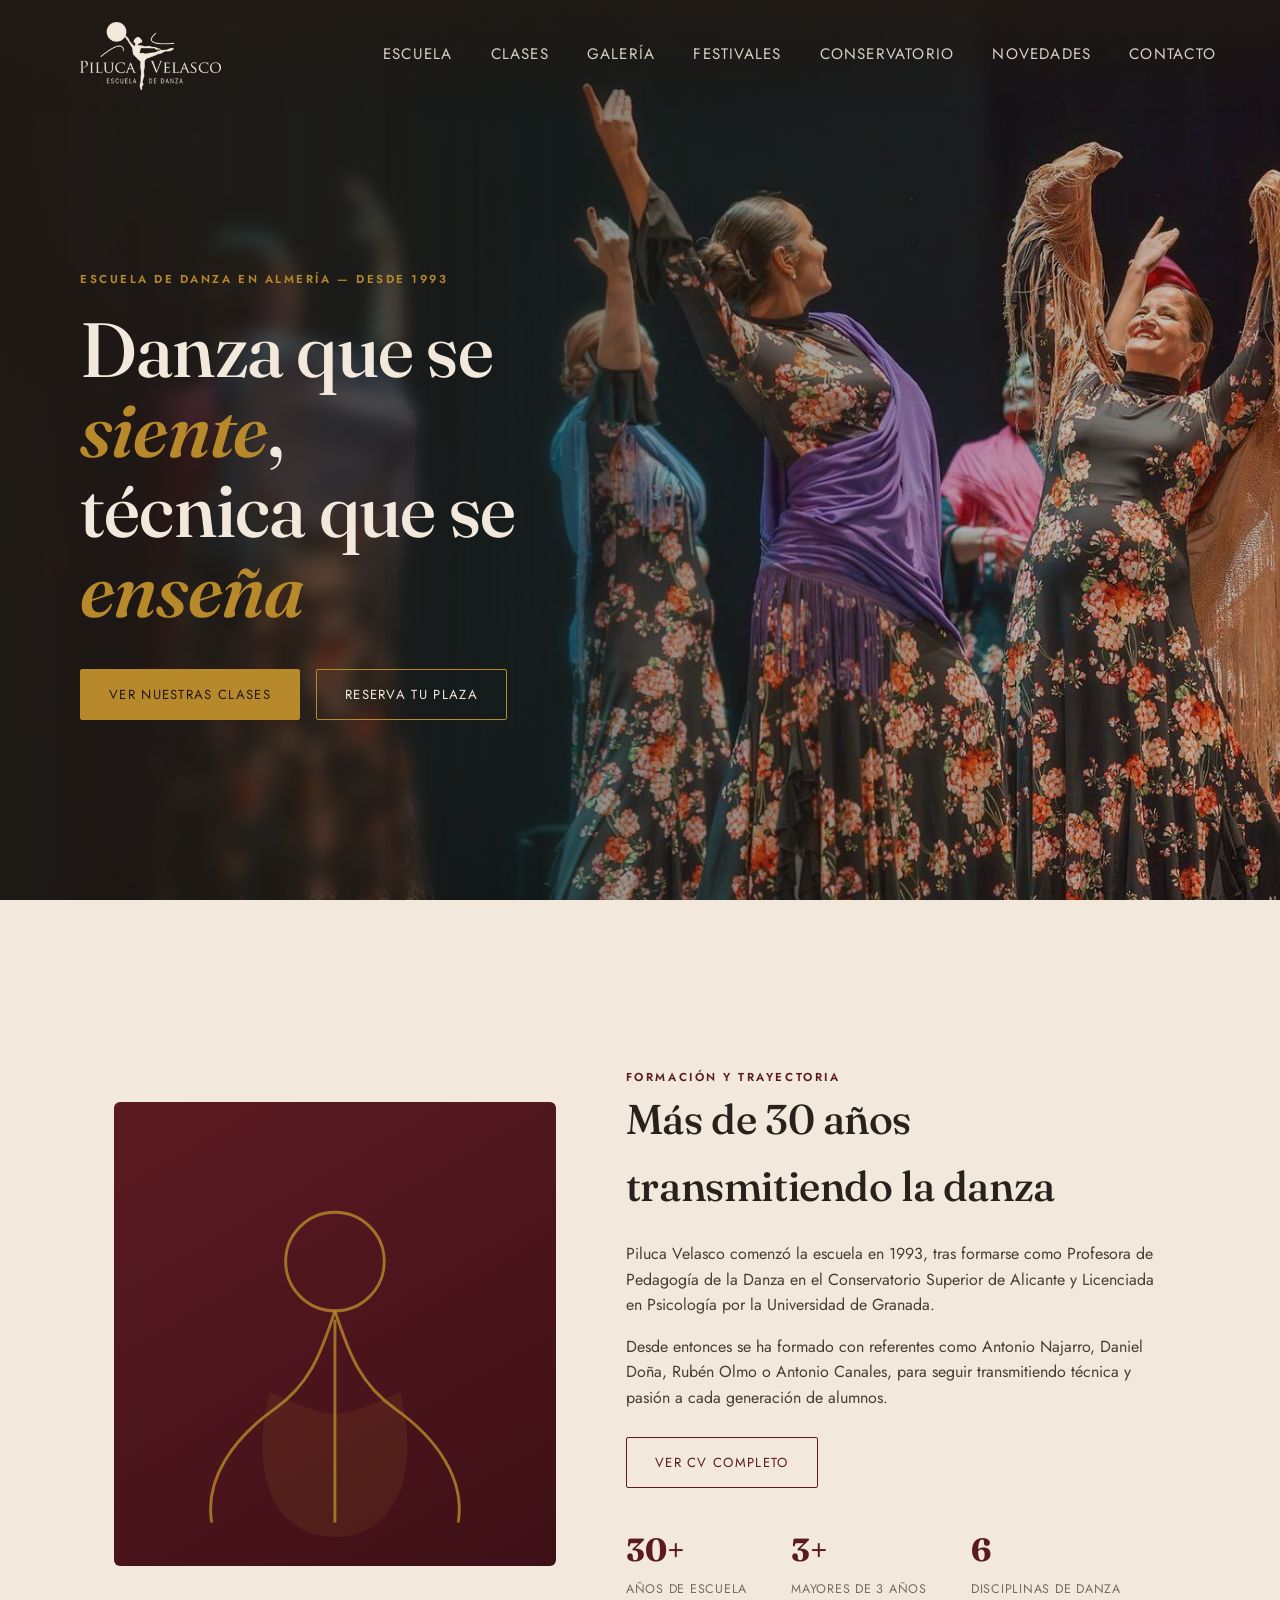
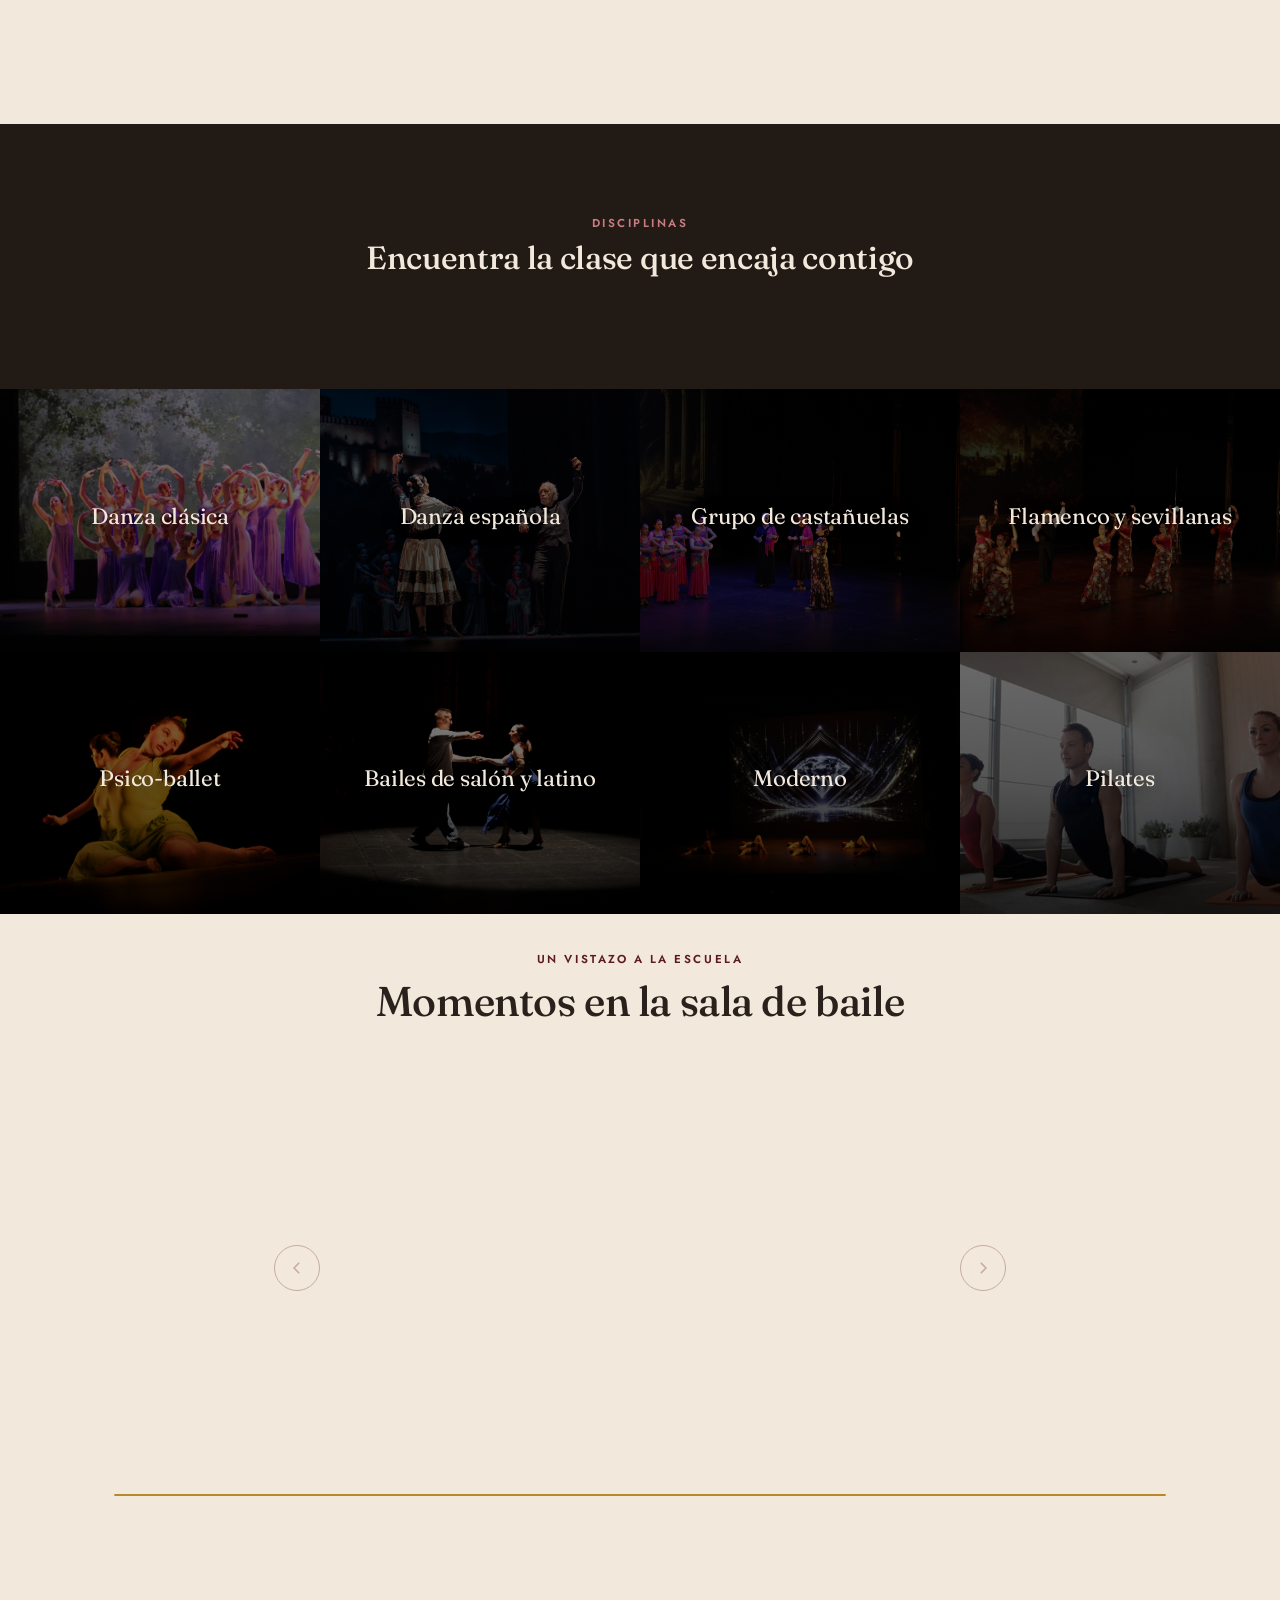
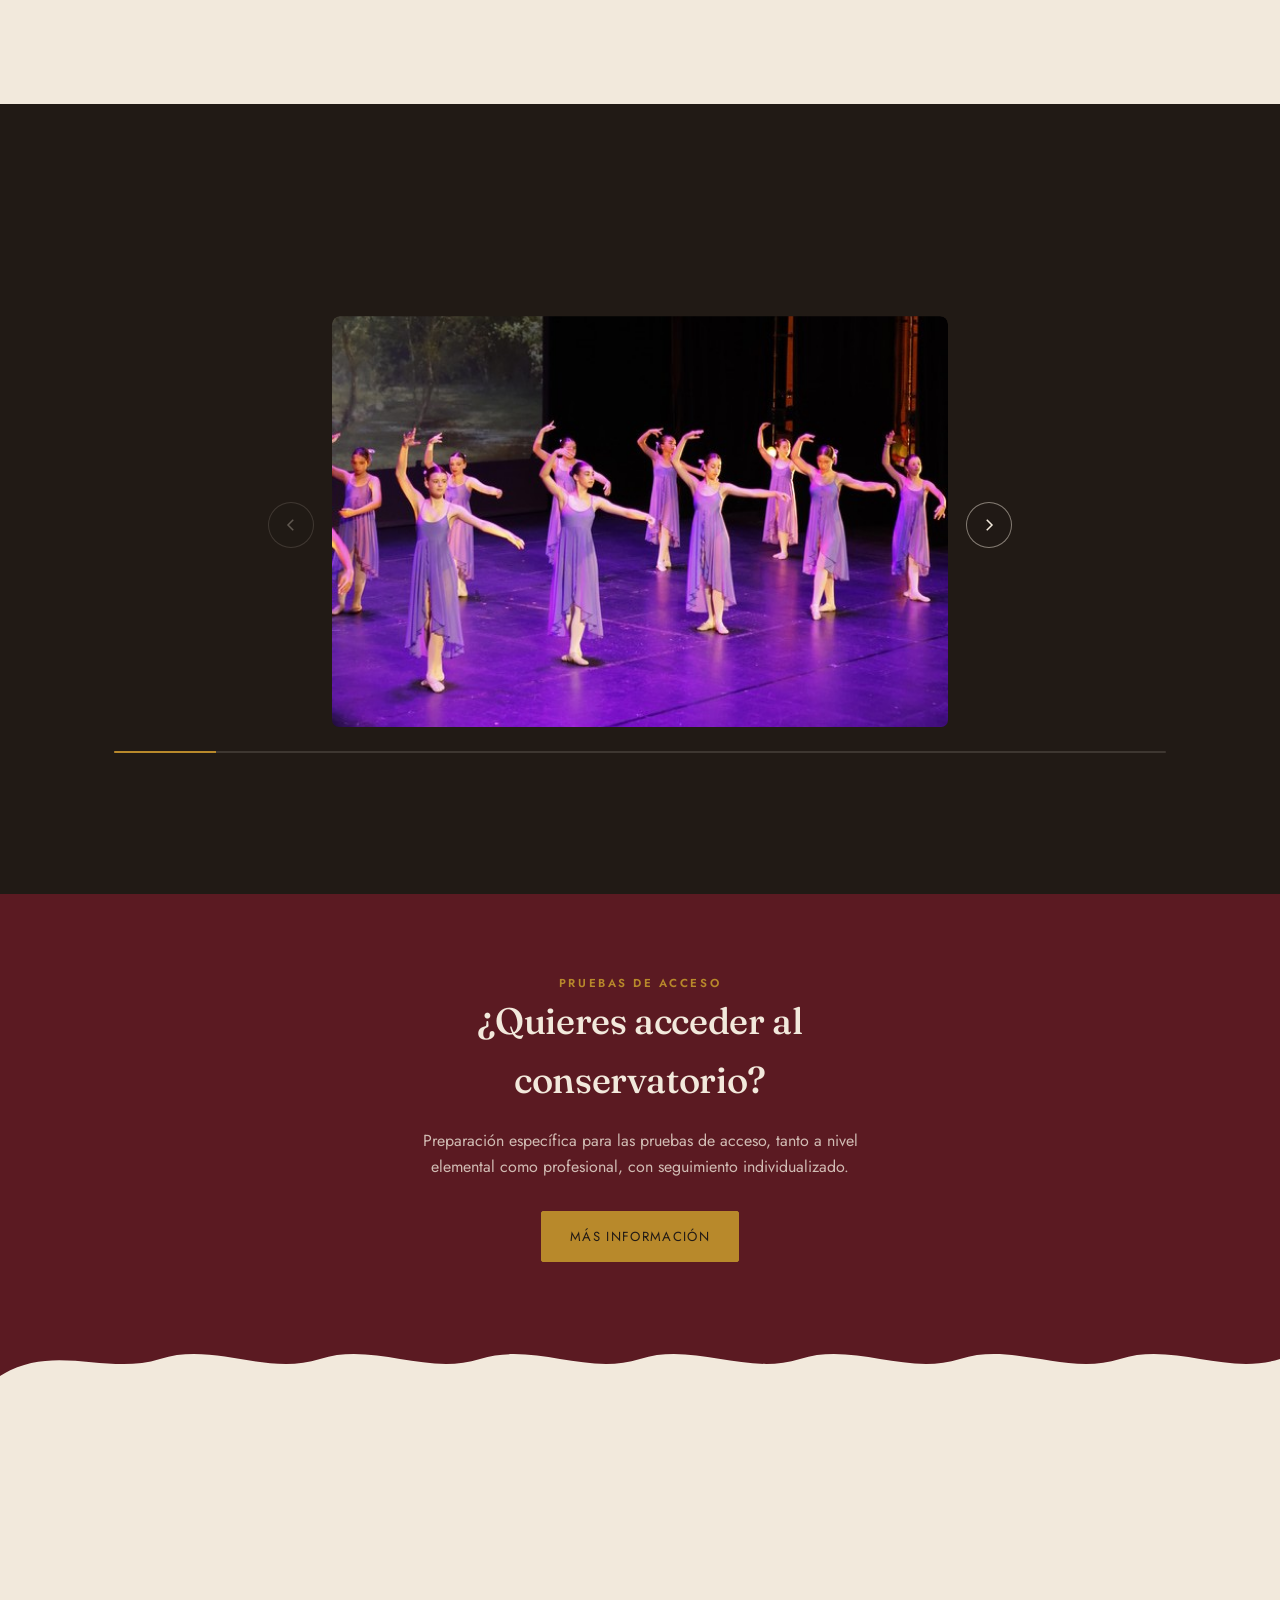
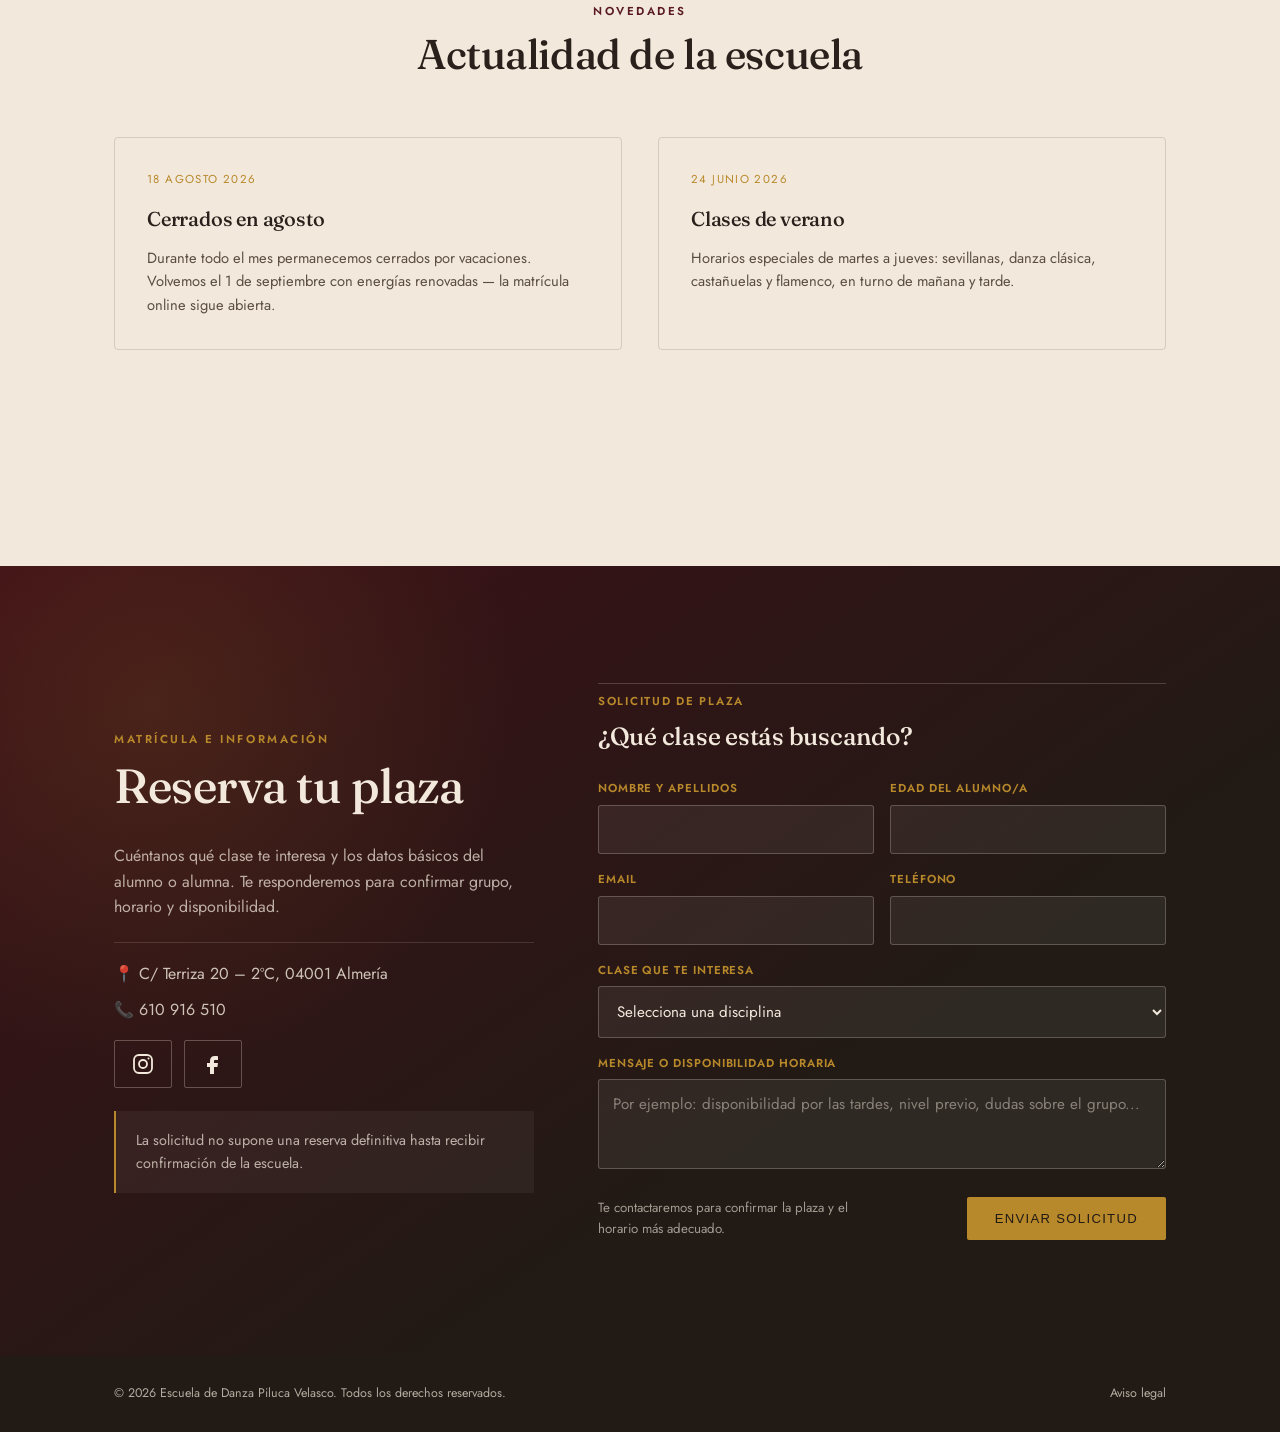
==== commit db86f2ec: "Cambios 1" ====
--- a/WEB_ESCUELA/index.html
+++ b/WEB_ESCUELA/index.html
@@ -140,7 +140,7 @@
     <div class="escuela-copy reveal">
       <p>Piluca Velasco comenzó la escuela en 1993, tras formarse como Profesora de Pedagogía de la Danza en el Conservatorio Superior de Alicante y Licenciada en Psicología por la Universidad de Granada.</p>
       <p>Desde entonces se ha formado con referentes como Antonio Najarro, Daniel Doña, Rubén Olmo o Antonio Canales, para seguir transmitiendo técnica y pasión a cada generación de alumnos.</p>
-      <a href="cv.html" target="_blank" rel="noopener" class="btn btn-ghost" style="border-color:var(--wine); color:var(--wine); margin-top:10px; background:transparent;">Ver CV completo</a>
+      <a href="cv.html" class="btn btn-ghost" style="border-color:var(--wine); color:var(--wine); margin-top:10px; background:transparent;">Ver CV completo</a>
       <div class="stat-row">
         <div class="stat"><b>30+</b><span>años de escuela</span></div>
         <div class="stat"><b>3+</b><span>mayores de 3 años</span></div>
@@ -158,7 +158,7 @@
     <h2 class="reveal"><span class="clases-title-desktop">Encuentra la clase que encaja contigo</span><span class="clases-title-mobile">Clases</span></h2>
 
     <div class="clases-grid">
-      <article class="clase-card reveal" style="background-image:url('img/danza-clasica.jpeg')">
+      <article class="clase-card reveal" style="background-image:url('img/Clases/danza-clasica.jpeg')">
         <div class="clase-card-inner">
           <span class="clase-kicker">Técnica y repertorio</span>
           <h3>Danza clásica</h3>
@@ -169,7 +169,7 @@
         </div>
       </article>
 
-      <article class="clase-card reveal" style="background-image:url('img/danza-espanola.jpg'); --card-position:center 58%;">
+      <article class="clase-card reveal" style="background-image:url('img/Clases/danza-espanola.jpg'); --card-position:center 58%;">
         <div class="clase-card-inner">
           <span class="clase-kicker">Tradición española</span>
           <h3>Danza española</h3>
@@ -180,7 +180,7 @@
         </div>
       </article>
 
-      <article class="clase-card reveal" style="background-image:url('img/castanuelas.jpg'); --card-position:center 76%;">
+      <article class="clase-card reveal" style="background-image:url('img/Clases/castanuelas.jpg'); --card-position:center 76%;">
         <div class="clase-card-inner">
           <span class="clase-kicker">Ritmo y precisión</span>
           <h3>Grupo de castañuelas</h3>
@@ -191,7 +191,7 @@
         </div>
       </article>
 
-      <article class="clase-card reveal" style="background-image:url('img/flamenco-sevillanas.jpg'); --card-position:center 70%;">
+      <article class="clase-card reveal" style="background-image:url('img/Clases/flamenco-sevillanas.jpg'); --card-position:center 70%;">
         <div class="clase-card-inner">
           <span class="clase-kicker">Compás y carácter</span>
           <h3>Flamenco y sevillanas</h3>
@@ -202,7 +202,7 @@
         </div>
       </article>
 
-      <article class="clase-card reveal" style="background-image:url('img/psico-ballet.jpg'); --card-position:center 75%;">
+      <article class="clase-card reveal" style="background-image:url('img/Clases/psico-ballet.jpg'); --card-position:center 75%;">
         <div class="clase-card-inner">
           <span class="clase-kicker">Danza inclusiva</span>
           <h3>Psico-ballet</h3>
@@ -213,7 +213,7 @@
         </div>
       </article>
 
-      <article class="clase-card reveal" style="background-image:url('img/bailes-salon.jpg'); --card-position:center 76%;">
+      <article class="clase-card reveal" style="background-image:url('img/Clases/bailes-salon.jpg'); --card-position:center 76%;">
         <div class="clase-card-inner">
           <span class="clase-kicker">En pareja</span>
           <h3>Bailes de salón y latino</h3>
@@ -224,7 +224,7 @@
         </div>
       </article>
 
-      <article class="clase-card reveal" style="background-image:url('img/moderno.jpg'); --card-position:center 72%;">
+      <article class="clase-card reveal" style="background-image:url('img/Clases/moderno.jpg'); --card-position:center 72%;">
         <div class="clase-card-inner">
           <span class="clase-kicker">Expresión y movimiento</span>
           <h3>Moderno</h3>
@@ -235,7 +235,7 @@
         </div>
       </article>
 
-      <article class="clase-card reveal" data-image="img/hero.jpg" style="background-image:url('img/hero.jpg')" title="Haz clic para ampliar la imagen">
+      <article class="clase-card reveal" style="background-image:url('img/Clases/pilates.jpg')">
         <div class="clase-card-inner">
           <span class="clase-kicker">Fuerza y control</span>
           <h3>Pilates</h3>
@@ -260,7 +260,7 @@
     </div>
   </div>
 
-  <div class="wrap track-wrap">
+  <div class="track-wrap">
     <div class="galeria-nav">
       <button type="button" id="galPrev" aria-label="Foto anterior">
         <svg width="18" height="18" viewBox="0 0 24 24" fill="none" stroke="currentColor" stroke-width="2"><path d="M15 5 L8 12 L15 19"/></svg>
@@ -270,60 +270,8 @@
       </button>
     </div>
     <div class="track" id="galTrack">
-      <div class="slide">
-        <svg viewBox="0 0 320 400" xmlns="http://www.w3.org/2000/svg">
-          <rect width="320" height="400" fill="#3E1017"/>
-          <circle cx="160" cy="130" r="30" fill="none" stroke="#B8892B" stroke-width="2" opacity="0.8"/>
-          <path d="M160 160 C150 190 140 210 115 228 C90 246 75 270 82 300" fill="none" stroke="#B8892B" stroke-width="2" opacity="0.8"/>
-          <path d="M160 160 C170 190 180 210 205 228 C230 246 245 270 238 300" fill="none" stroke="#B8892B" stroke-width="2" opacity="0.8"/>
-          <path d="M160 166 C160 210 160 250 160 300" fill="none" stroke="#B8892B" stroke-width="2" opacity="0.8"/>
-        </svg>
-      </div>
-
-      <div class="slide">
-        <svg viewBox="0 0 320 400" xmlns="http://www.w3.org/2000/svg">
-          <rect width="320" height="400" fill="#5B1A22"/>
-          <path d="M160 110 C130 130 120 160 150 180 C110 200 100 240 140 270 C110 300 130 340 170 340 C130 300 150 270 190 260 C160 240 170 200 210 190 C180 170 190 140 160 110 Z" fill="#B8892B" opacity="0.18"/>
-          <path d="M160 110 L160 340" stroke="#B8892B" stroke-width="1.5" opacity="0.6"/>
-        </svg>
-      </div>
-
-      <div class="slide">
-        <svg viewBox="0 0 320 400" xmlns="http://www.w3.org/2000/svg">
-          <rect width="320" height="400" fill="#211A15"/>
-          <circle cx="110" cy="140" r="18" fill="none" stroke="#B8892B" stroke-width="2" opacity="0.7"/>
-          <circle cx="200" cy="120" r="16" fill="none" stroke="#B8892B" stroke-width="2" opacity="0.7"/>
-          <circle cx="160" cy="180" r="20" fill="none" stroke="#B8892B" stroke-width="2" opacity="0.7"/>
-          <path d="M110 158 C100 200 95 240 110 280" fill="none" stroke="#B8892B" stroke-width="2" opacity="0.7"/>
-          <path d="M200 136 C210 180 215 220 200 270" fill="none" stroke="#B8892B" stroke-width="2" opacity="0.7"/>
-          <path d="M160 200 C155 240 150 280 160 320" fill="none" stroke="#B8892B" stroke-width="2" opacity="0.7"/>
-        </svg>
-      </div>
-
-      <div class="slide">
-        <svg viewBox="0 0 320 400" xmlns="http://www.w3.org/2000/svg">
-          <rect width="320" height="400" fill="#3E1017"/>
-          <path d="M100 320 L100 140 C100 120 120 105 160 105 C200 105 220 120 220 140 L220 320" fill="none" stroke="#B8892B" stroke-width="2" opacity="0.7"/>
-          <path d="M80 340 L240 340" stroke="#B8892B" stroke-width="1.5" opacity="0.5"/>
-          <circle cx="160" cy="80" r="16" fill="none" stroke="#B8892B" stroke-width="2" opacity="0.8"/>
-        </svg>
-      </div>
-
-      <div class="slide">
-        <svg viewBox="0 0 320 400" xmlns="http://www.w3.org/2000/svg">
-          <rect width="320" height="400" fill="#5B1A22"/>
-          <path d="M90 300 C90 260 100 230 130 220 C110 200 115 170 145 160 C130 140 140 115 165 110 C190 115 200 140 185 160 C215 170 220 200 200 220 C230 230 240 260 240 300" fill="none" stroke="#B8892B" stroke-width="2" opacity="0.75"/>
-        </svg>
-      </div>
-
-      <div class="slide">
-        <svg viewBox="0 0 320 400" xmlns="http://www.w3.org/2000/svg">
-          <rect width="320" height="400" fill="#211A15"/>
-          <path d="M60 250 L100 150 L140 250 Z" fill="none" stroke="#B8892B" stroke-width="2" opacity="0.7"/>
-          <path d="M140 250 L180 150 L220 250 Z" fill="none" stroke="#B8892B" stroke-width="2" opacity="0.7"/>
-          <path d="M220 250 L260 150 L300 250 Z" fill="none" stroke="#B8892B" stroke-width="2" opacity="0.7"/>
-          <path d="M40 260 L280 260" stroke="#B8892B" stroke-width="1.5" opacity="0.5"/>
-        </svg>
+      <div class="slide reveal">
+        <span>Próximamente</span>
       </div>
     </div>
   </div>
@@ -353,14 +301,35 @@
         </button>
       </div>
       <div class="festival-track" id="festTrack">
-      <figure class="festival-slide reveal zoomable" data-image="img/festival1.jpg" tabindex="0" role="button" aria-label="Ampliar foto del festival de danza española">
-        <img src="img/festival1.jpg" alt="Grupo de alumnas de la escuela actuando en un festival de danza española">
-      </figure>
-      <figure class="festival-slide reveal zoomable" data-image="img/festival2.jpg" tabindex="0" role="button" aria-label="Ampliar foto de actuación de flamenco">
-        <img src="img/festival2.jpg" alt="Alumnas de la escuela bailando flamenco en un festival">
-      </figure>
-      <figure class="festival-slide reveal zoomable" data-image="img/hero.jpg" tabindex="0" role="button" aria-label="Ampliar foto de actuación en escenario">
-        <img src="img/hero.jpg" alt="Actuación de danza de la escuela sobre el escenario">
+      <figure class="festival-slide reveal zoomable" data-image="img/Festivales/_X1A4464.jpg" tabindex="0" role="button" aria-label="Ampliar foto del festival de danza">
+        <img src="img/Festivales/_X1A4464.jpg" alt="Actuación de la escuela en el festival de danza" loading="lazy">
+      </figure>
+      <figure class="festival-slide reveal zoomable" data-image="img/Festivales/_X1A4482.jpg" tabindex="0" role="button" aria-label="Ampliar foto del festival de danza">
+        <img src="img/Festivales/_X1A4482.jpg" alt="Alumnado de la escuela actuando en el festival de danza" loading="lazy">
+      </figure>
+      <figure class="festival-slide reveal zoomable" data-image="img/Festivales/_X1A4511.jpg" tabindex="0" role="button" aria-label="Ampliar foto del festival de danza">
+        <img src="img/Festivales/_X1A4511.jpg" alt="Coreografía de la escuela sobre el escenario" loading="lazy">
+      </figure>
+      <figure class="festival-slide reveal zoomable" data-image="img/Festivales/_X1A4724.jpg" tabindex="0" role="button" aria-label="Ampliar foto del festival de danza">
+        <img src="img/Festivales/_X1A4724.jpg" alt="Actuación de danza de la escuela en el festival" loading="lazy">
+      </figure>
+      <figure class="festival-slide reveal zoomable" data-image="img/Festivales/_X1A4974.jpg" tabindex="0" role="button" aria-label="Ampliar foto del festival de danza">
+        <img src="img/Festivales/_X1A4974.jpg" alt="Momento de una actuación de la escuela" loading="lazy">
+      </figure>
+      <figure class="festival-slide reveal zoomable" data-image="img/Festivales/_X1A5118.jpg" tabindex="0" role="button" aria-label="Ampliar foto del festival de danza">
+        <img src="img/Festivales/_X1A5118.jpg" alt="Alumnado bailando sobre el escenario del festival" loading="lazy">
+      </figure>
+      <figure class="festival-slide reveal zoomable" data-image="img/Festivales/_X1A5144.jpg" tabindex="0" role="button" aria-label="Ampliar foto del festival de danza">
+        <img src="img/Festivales/_X1A5144.jpg" alt="Coreografía presentada en el festival de la escuela" loading="lazy">
+      </figure>
+      <figure class="festival-slide reveal zoomable" data-image="img/Festivales/_X1A5224.jpg" tabindex="0" role="button" aria-label="Ampliar foto del festival de danza">
+        <img src="img/Festivales/_X1A5224.jpg" alt="Actuación del festival anual de danza" loading="lazy">
+      </figure>
+      <figure class="festival-slide reveal zoomable" data-image="img/Festivales/_X1A5344.jpg" tabindex="0" role="button" aria-label="Ampliar foto del festival de danza">
+        <img src="img/Festivales/_X1A5344.jpg" alt="Baile del alumnado durante el festival" loading="lazy">
+      </figure>
+      <figure class="festival-slide reveal zoomable" data-image="img/Festivales/_X1A5353.jpg" tabindex="0" role="button" aria-label="Ampliar foto del festival de danza">
+        <img src="img/Festivales/_X1A5353.jpg" alt="Final de una actuación del festival de danza" loading="lazy">
       </figure>
       </div>
     </div>
@@ -481,43 +450,12 @@
 <!-- FOOTER -->
 <footer>
   <div class="wrap">
-    <div class="footer-grid">
-      <div>
-        <h4>Piluca Velasco</h4>
-        <address style="font-style:normal;">
-          <p>C/ Terriza 20 – 2ºC<br>04001 Almería</p>
-          <p>Teléfono: <a href="tel:+34610916510">610 916 510</a></p>
-        </address>
-        <div class="socials">
-          <a href="https://es-la.facebook.com/Escuela-de-Danza-Piluca-Velasco-1104480159685175/" target="_blank" rel="noopener noreferrer" aria-label="Facebook de la escuela"><svg aria-hidden="true" viewBox="0 0 24 24"><path d="M14 8h3V4.2c-.7-.1-1.9-.2-3.3-.2C10.9 4 9 5.7 9 8.8V11H6v4h3v7h4v-7h3.4l.6-4h-4V9.2C13 8.4 13.3 8 14 8Z"/></svg></a>
-          <a href="https://www.instagram.com/danzapilucavelasco/" target="_blank" rel="noopener noreferrer" aria-label="Instagram de la escuela"><svg aria-hidden="true" viewBox="0 0 24 24"><rect x="3" y="3" width="18" height="18" rx="5"/><circle cx="12" cy="12" r="4"/><circle class="social-dot" cx="17.5" cy="6.5" r="1"/></svg></a>
-        </div>
-      </div>
-      <div>
-        <h4>Escuela</h4>
-        <a href="#escuela">La escuela</a>
-        <a href="#clases">Nuestras clases</a>
-        <a href="#conservatorio">Conservatorio</a>
-        <a href="#actualidad">Novedades</a>
-      </div>
-      <div>
-        <h4>Matrícula</h4>
-        <a href="#contacto">Reserva tu plaza</a>
-        <a href="#contacto">Contacto</a>
-      </div>
-    </div>
     <div class="bottom-bar">
-      <span>© 2026 Piluca Velasco. Todos los derechos reservados.</span>
+      <span>© 2026 Escuela de Danza Piluca Velasco. Todos los derechos reservados.</span>
       <span>Aviso legal</span>
     </div>
   </div>
 </footer>
-
-
-<div class="image-lightbox" id="imageLightbox" aria-hidden="true" role="dialog" aria-label="Imagen ampliada">
-  <button type="button" class="lightbox-close" id="lightboxClose" aria-label="Cerrar imagen">×</button>
-  <img id="lightboxImage" src="" alt="Imagen ampliada">
-</div>
 
 <script src="js/main.js"></script>
 </body>
--- a/WEB_ESCUELA/css/styles.css
+++ b/WEB_ESCUELA/css/styles.css
@@ -140,6 +140,7 @@
   }
   a{color:inherit;text-decoration:none;}
   img,svg{display:block;max-width:100%;}
+  img{ user-select:none; -webkit-user-drag:none; -webkit-touch-callout:none; }
   .eyebrow{
     font-size:0.72rem;
     letter-spacing:0.22em;
@@ -239,13 +240,6 @@
     padding-top:90px;
     padding-left:80px;
   }
-  .hero-fig{ display:none; }
-  .hero-fig-off{
-    position:absolute; right:-4vw; top:0; bottom:0;
-    width:52%;
-    opacity:0.9;
-    z-index:1;
-  }
   .hero-eyebrow{ color:var(--gold); margin-bottom:22px; }
   .hero h1{
     color:var(--ivory);
@@ -315,13 +309,13 @@
   .stat span{ font-size:0.78rem; letter-spacing:0.06em; text-transform:uppercase; color:#7a6b5e; }
 
   /* ---------- FESTIVALES ---------- */
-  .festivales{ background:var(--floor); padding:70px 0 64px; color:var(--ivory); overflow:hidden; }
+  .festivales{ background:var(--floor); padding:36px 0; color:var(--ivory); overflow:hidden; }
   .festivales > .wrap{ width:100%; margin-left:auto; margin-right:auto; }
   .festivales .eyebrow{ color:var(--rose); }
   .festivales h2{ color:var(--ivory); font-size:clamp(1rem,3.4vw,2.6rem); max-width:none; margin:0 auto 16px; white-space:nowrap; }
   .festivales p.lead{ color:rgba(242,233,220,0.72); max-width:52ch; margin:0 auto; }
-  .festival-head{ display:flex; flex-direction:column; align-items:center; gap:24px; margin-bottom:56px; text-align:center; }
-  .festival-track-wrap{ position:relative; padding:0 94px; }
+  .festival-head{ display:flex; flex-direction:column; align-items:center; gap:24px; margin-bottom:24px; text-align:center; }
+  .festival-track-wrap{ position:relative; max-width:760px; margin:0 auto; padding:0 72px; }
   .festival-nav{ position:absolute; inset:0; z-index:3; pointer-events:none; }
   .festival-nav button:first-child{ position:absolute; left:8px; top:50%; transform:translateY(-50%); }
   .festival-nav button:last-child{ position:absolute; right:8px; top:50%; transform:translateY(-50%); }
@@ -340,15 +334,13 @@
   .festival-track::-webkit-scrollbar{ display:none; }
   .festival-track.dragging{ cursor:grabbing; scroll-behavior:auto; }
   .festival-slide{
-    flex:0 0 clamp(300px,52vw,560px); aspect-ratio:16/9; position:relative; overflow:hidden;
-    border-radius:7px; scroll-snap-align:start; background:var(--wine-deep); cursor:zoom-in;
-  }
-  .festival-slide img{ width:100%; height:100%; object-fit:cover; transition:transform .5s ease; }
-  .festival-slide:hover img{ transform:scale(1.035); }
-  .festival-caption{ position:absolute; left:0; right:0; bottom:0; padding:26px 26px 20px; background:linear-gradient(to top,rgba(20,14,11,.88),transparent); pointer-events:none; }
-  .festival-caption span{ display:block; font-size:.7rem; letter-spacing:.14em; text-transform:uppercase; color:var(--gold); margin-bottom:4px; }
-  .festival-caption p{ color:var(--ivory); font-size:.98rem; margin:0; }
-  .festival-progress{ height:2px; background:rgba(242,233,220,.14); margin-top:26px; overflow:hidden; border-radius:2px; }
+    flex:0 0 100%; aspect-ratio:3/2; position:relative; overflow:hidden;
+    border-radius:7px; scroll-snap-align:start; background:var(--wine-deep); cursor:default;
+  }
+  .festival-slide.reveal,
+  .festival-slide.reveal.in{ opacity:1; transform:none; transition:none; }
+  .festival-slide img{ width:100%; height:100%; object-fit:cover; object-position:center; user-select:none; -webkit-user-drag:none; -webkit-touch-callout:none; }
+  .festival-progress{ height:2px; background:rgba(242,233,220,.14); margin-top:16px; overflow:hidden; border-radius:2px; }
   .festival-progress-bar{ height:100%; width:30%; background:var(--gold); transform-origin:left; }
 
   /* ---------- CLASES ---------- */
@@ -379,7 +371,7 @@
     border:0;
     cursor:default;
   }
-  .clase-card:not([data-image]){ cursor:default; }
+  .clase-card{ cursor:default; }
   .clase-card::before{
     display:none;
   }
@@ -437,11 +429,11 @@
 
 
   /* ---------- GALERÍA ---------- */
-  .galeria{ background:var(--ivory); padding:100px 0 64px; overflow:hidden; }
+  .galeria{ background:var(--ivory); padding:36px 0; overflow:hidden; }
   .galeria > .wrap{ width:100%; margin-left:auto; margin-right:auto; }
   .galeria-head{
     display:flex; flex-direction:column; align-items:center;
-    margin-bottom:56px; gap:20px; flex-wrap:wrap;
+    margin-bottom:24px; gap:20px; flex-wrap:wrap;
     text-align:center;
   }
   .galeria h2{ font-size:clamp(1rem,3.4vw,2.6rem); max-width:none; margin-left:auto; margin-right:auto; white-space:nowrap; }
@@ -459,7 +451,7 @@
   .galeria-nav button:disabled{ opacity:0.3; cursor:default; }
   .galeria-nav button:disabled:hover{ background:transparent; color:var(--wine); }
 
-  .track-wrap{ position:relative; padding-left:94px; padding-right:94px; }
+  .track-wrap{ position:relative; max-width:760px; margin:0 auto; padding:0 72px; }
   .track{
     display:flex; gap:20px;
     overflow-x:auto;
@@ -477,29 +469,23 @@
   .track.dragging .slide{ pointer-events:none; }
 
   .slide{
-    flex:0 0 auto;
-    width:clamp(220px, 23vw, 280px);
+    flex:0 0 100%;
     scroll-snap-align:start;
-    border-radius:6px;
+    border-radius:7px;
     overflow:hidden;
     position:relative;
     background:var(--wine-deep);
-    aspect-ratio:4/5;
-  }
-  .slide svg{ position:absolute; inset:0; width:100%; height:100%; }
-  .slide-caption{
-    position:absolute; left:0; right:0; bottom:0;
-    padding:20px 22px 18px;
-    background:linear-gradient(to top, rgba(33,26,21,0.82), transparent);
-  }
-  .slide-caption span{
-    display:block; font-size:0.7rem; letter-spacing:0.14em; text-transform:uppercase;
-    color:var(--gold); margin-bottom:4px;
-  }
-  .slide-caption p{ color:var(--ivory); font-size:0.95rem; margin:0; }
+    aspect-ratio:3/2;
+    display:flex;
+    align-items:center;
+    justify-content:center;
+    color:var(--ivory);
+    font-family:'Fraunces',serif;
+    font-size:clamp(1.4rem,3vw,2rem);
+  }
 
   .progress-track{
-    height:2px; background:rgba(42,33,28,0.14); margin-top:28px; border-radius:2px; overflow:hidden;
+    height:2px; background:rgba(42,33,28,0.14); margin-top:16px; border-radius:2px; overflow:hidden;
   }
   .progress-bar{
     height:100%; width:22%; background:var(--gold); border-radius:2px;
@@ -587,23 +573,10 @@
 
 
   /* ---------- AMPLIACIÓN DE IMÁGENES ---------- */
-  .image-lightbox{
-    position:fixed; inset:0; z-index:120; display:none; align-items:center; justify-content:center;
-    padding:clamp(18px,4vw,48px); background:rgba(10,8,7,.94); backdrop-filter:blur(5px);
-  }
-  .image-lightbox.open{ display:flex; }
-  .image-lightbox img{ max-width:min(1200px,94vw); max-height:88vh; width:auto; height:auto; object-fit:contain; border-radius:6px; box-shadow:0 24px 80px rgba(0,0,0,.48); }
-  .lightbox-close{
-    position:absolute; top:20px; right:24px; width:46px; height:46px; border-radius:50%;
-    border:1px solid rgba(242,233,220,.5); background:rgba(33,26,21,.65); color:var(--ivory);
-    font-size:1.65rem; line-height:1; cursor:pointer;
-  }
-  body.lightbox-open{ overflow:hidden; }
-
   /* ---------- FOOTER ---------- */
-  footer{ background:var(--floor); color:rgba(242,233,220,0.7); padding:80px 0 40px; }
+  footer{ background:var(--floor); color:rgba(242,233,220,0.7); padding:28px 0; }
   .footer-grid{
-    display:grid; grid-template-columns:1.3fr 1fr 1fr; gap:50px;
+    display:grid; grid-template-columns:1fr;
     padding-bottom:50px;
     border-bottom:1px solid rgba(242,233,220,0.14);
   }
@@ -618,7 +591,7 @@
   .socials svg path,
   .socials .social-dot{ fill:currentColor; stroke:none; }
   .socials a:hover{ border-color:var(--gold); }
-  .bottom-bar{ display:flex; justify-content:space-between; padding-top:28px; font-size:0.78rem; flex-wrap:wrap; gap:10px; }
+  .bottom-bar{ display:flex; justify-content:space-between; font-size:0.78rem; flex-wrap:wrap; gap:10px; }
 
   /* ---------- FADE-IN ON SCROLL ---------- */
   .reveal{ opacity:0; transform:translateY(18px); transition:opacity .7s ease, transform .7s ease; }
@@ -776,13 +749,14 @@
     .clase-card h3{ white-space:normal; font-size:1.8rem; }
     .clase-card .clase-desc{ font-size:.92rem; }
     .clase-actions a{ min-height:44px; display:inline-flex; align-items:center; }
-    .galeria-head,.festival-head{ margin-bottom:34px; }
+    .galeria-head{ margin-bottom:34px; }
+    .festival-head{ margin-bottom:20px; }
     .galeria h2,.festivales h2{ white-space:normal; font-size:2rem; line-height:1.12; }
     .slide{ width:76vw; }
     .track-wrap,
     .festival-track-wrap{ padding-left:20px; padding-right:20px; }
     .track,.festival-track{ gap:14px; scroll-padding-inline:0; }
-    .festival-slide{ min-width:82vw; }
+    .festival-slide{ min-width:100%; }
     .galeria-nav,.festival-nav{ display:none; }
     .galeria-nav button:first-child,
     .festival-nav button:first-child{ left:4px; }
@@ -803,8 +777,7 @@
     .pv-form input,.pv-form textarea,.pv-form select{ min-height:48px; font-size:16px; }
     .form-submit{ align-items:stretch; }
     .form-submit .btn{ width:100%; justify-content:center; min-height:50px; }
-    footer{ padding:58px 0 28px; }
-    .footer-grid{ padding-bottom:34px; }
+    footer{ padding:24px 0; }
   }
 
   @media (max-width:400px){
